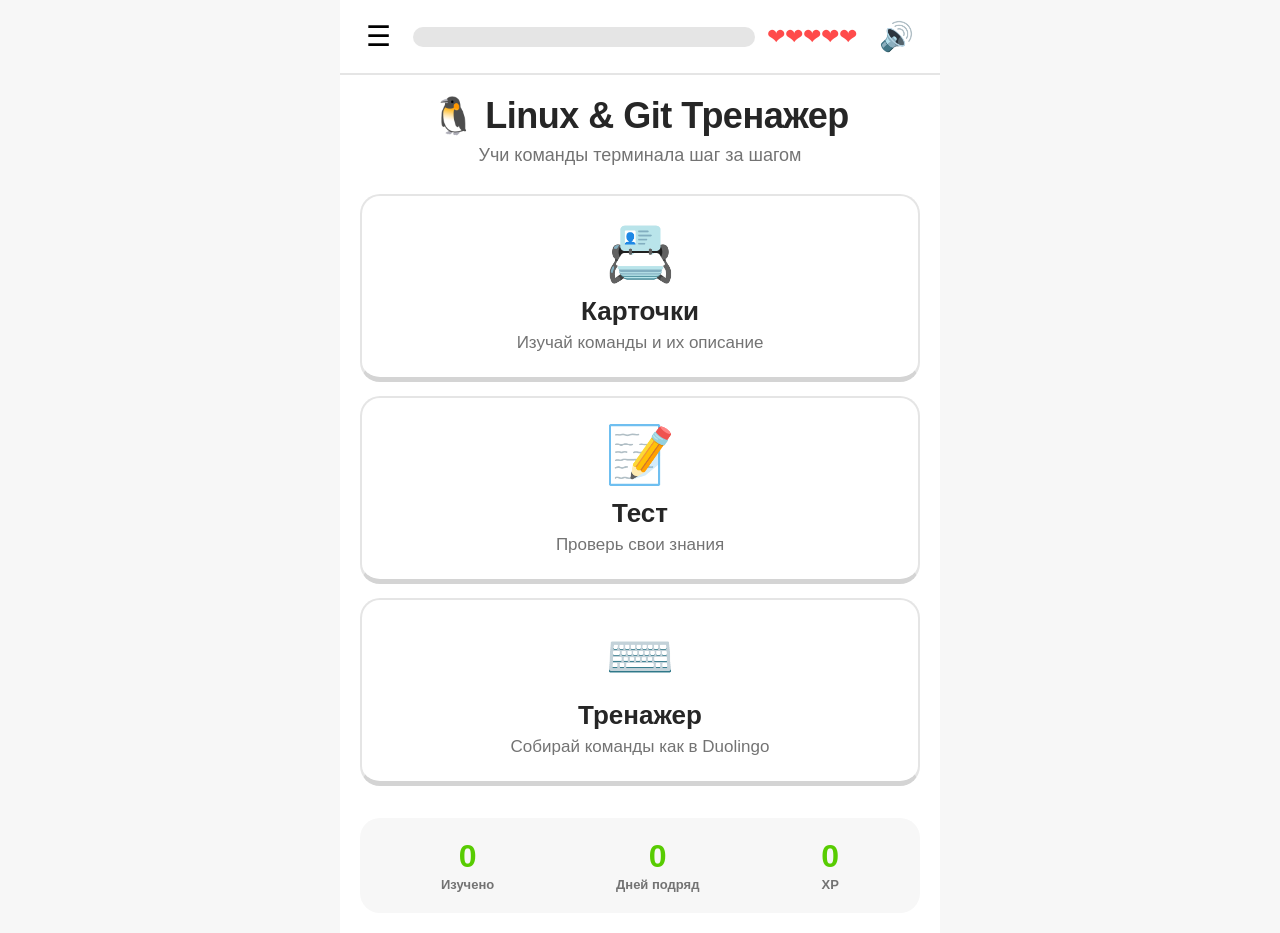
==== index.html @ 8fc7b2e6 "Fix Vercel 404: add root index.html, vercel.json, update README Vercel serves '/' from index.html in" ====
<!DOCTYPE html>
<html lang="ru">
<head>
    <meta charset="UTF-8">
    <meta name="viewport" content="width=device-width, initial-scale=1.0, maximum-scale=1.0, user-scalable=no, viewport-fit=cover">
    <meta name="apple-mobile-web-app-capable" content="yes">
    <meta name="mobile-web-app-capable" content="yes">
    <meta name="theme-color" content="#58cc02">
    <title>Linux & Git Тренажер</title>
    <style>
* {
    margin: 0;
    padding: 0;
    box-sizing: border-box;
    font-family: 'Nunito', -apple-system, BlinkMacSystemFont, 'Segoe UI', Roboto, sans-serif;
    -webkit-tap-highlight-color: transparent;
}

:root {
    --green: #58cc02;
    --green-dark: #58a700;
    --green-light: #d7ffb8;
    --blue: #1cb0f6;
    --blue-dark: #1899d6;
    --red: #ff4b4b;
    --red-dark: #ea2b2b;
    --red-light: #ffdfe0;
    --yellow: #ffc800;
    --orange: #ff9600;
    --gray-100: #f7f7f7;
    --gray-200: #e5e5e5;
    --gray-300: #d4d4d4;
    --gray-400: #a3a3a3;
    --gray-500: #737373;
    --gray-600: #525252;
    --gray-700: #404040;
    --gray-800: #262626;
    --white: #ffffff;
    --shadow: 0 2px 8px rgba(0, 0, 0, 0.1);
    --shadow-lg: 0 8px 24px rgba(0, 0, 0, 0.15);
    
    /* Safe areas for mobile */
    --safe-top: env(safe-area-inset-top, 0px);
    --safe-bottom: env(safe-area-inset-bottom, 0px);
    --safe-left: env(safe-area-inset-left, 0px);
    --safe-right: env(safe-area-inset-right, 0px);
}

html {
    height: -webkit-fill-available;
}

body {
    background-color: var(--gray-100);
    color: var(--gray-800);
    min-height: 100vh;
    min-height: -webkit-fill-available;
    overscroll-behavior: none;
    -webkit-touch-callout: none;
    -webkit-user-select: none;
    user-select: none;
}

#app {
    max-width: 600px;
    margin: 0 auto;
    min-height: 100vh;
    min-height: -webkit-fill-available;
    background: var(--white);
    position: relative;
    padding-bottom: var(--safe-bottom);
}

/* Header */
.header {
    background: var(--white);
    border-bottom: 2px solid var(--gray-200);
    padding: calc(12px + var(--safe-top)) 16px 12px;
    padding-left: calc(16px + var(--safe-left));
    padding-right: calc(16px + var(--safe-right));
    position: sticky;
    top: 0;
    z-index: 100;
}

.header-content {
    display: flex;
    align-items: center;
    gap: 12px;
}

.icon-btn {
    background: none;
    border: none;
    font-size: 28px;
    cursor: pointer;
    padding: 8px 10px;
    border-radius: 12px;
    min-width: 44px;
    min-height: 44px;
    display: flex;
    align-items: center;
    justify-content: center;
    transition: transform 0.1s ease, background 0.1s ease;
}

.icon-btn:active {
    transform: scale(0.9);
}

.icon-btn:hover {
    background: var(--gray-100);
}

.progress-container {
    flex: 1;
}

.progress-bar {
    height: 20px;
    background: var(--gray-200);
    border-radius: 10px;
    overflow: hidden;
}

.progress-fill {
    height: 100%;
    background: var(--green);
    border-radius: 10px;
    transition: width 0.4s cubic-bezier(0.4, 0, 0.2, 1);
    width: 0%;
}

.hearts {
    font-size: 22px;
    color: var(--red);
}

/* Screens */
.screen {
    display: none;
    min-height: calc(100vh - 72px - var(--safe-top) - var(--safe-bottom));
}

.screen.active {
    display: flex;
    flex-direction: column;
}

.container {
    padding: 20px 20px;
    padding-left: calc(20px + var(--safe-left));
    padding-right: calc(20px + var(--safe-right));
    flex: 1;
    display: flex;
    flex-direction: column;
}

/* Main Menu */
.title {
    font-size: clamp(28px, 7vw, 36px);
    font-weight: 900;
    text-align: center;
    margin-bottom: 8px;
    color: var(--gray-800);
    letter-spacing: -0.5px;
}

.subtitle {
    text-align: center;
    color: var(--gray-500);
    font-size: clamp(14px, 4vw, 18px);
    margin-bottom: 28px;
}

.menu-grid {
    display: grid;
    gap: 14px;
    margin-bottom: 32px;
}

.mode-card {
    background: var(--white);
    border: 2px solid var(--gray-200);
    border-bottom: 5px solid var(--gray-300);
    border-radius: 20px;
    padding: 24px 20px;
    cursor: pointer;
    text-align: center;
    transition: all 0.15s ease;
    min-height: 120px;
}

.mode-card:active {
    border-bottom-width: 2px;
    transform: translateY(3px);
    background: var(--gray-50);
}

.mode-icon {
    font-size: clamp(40px, 10vw, 56px);
    margin-bottom: 10px;
}

.mode-card h2 {
    font-size: clamp(20px, 5vw, 26px);
    font-weight: 900;
    margin-bottom: 6px;
    color: var(--gray-800);
}

.mode-card p {
    color: var(--gray-500);
    font-size: clamp(14px, 3.5vw, 17px);
}

/* Stats */
.stats {
    display: flex;
    justify-content: space-around;
    padding: 20px;
    background: var(--gray-100);
    border-radius: 20px;
    margin-top: auto;
}

.stat {
    text-align: center;
}

.stat-value {
    display: block;
    font-size: clamp(24px, 7vw, 32px);
    font-weight: 900;
    color: var(--green);
}

.stat-label {
    font-size: 13px;
    color: var(--gray-500);
    font-weight: 600;
}

/* Back Button */
.back-btn {
    background: none;
    border: none;
    font-size: 17px;
    color: var(--gray-600);
    cursor: pointer;
    padding: 10px 4px;
    margin-bottom: 12px;
    font-weight: 700;
    min-height: 44px;
    display: inline-flex;
    align-items: center;
    align-self: flex-start;
}

.back-btn:active {
    color: var(--gray-800);
}

/* Cards Mode */
.card-counter {
    text-align: center;
    color: var(--gray-500);
    font-weight: 700;
    margin-bottom: 16px;
    font-size: 15px;
}

.flashcard {
    height: clamp(260px, 50vh, 340px);
    perspective: 1000px;
    cursor: pointer;
    margin-bottom: 24px;
}

.flashcard-inner {
    position: relative;
    width: 100%;
    height: 100%;
    transition: transform 0.5s cubic-bezier(0.4, 0, 0.2, 1);
    transform-style: preserve-3d;
}

.flashcard.flipped .flashcard-inner {
    transform: rotateY(180deg);
}

.flashcard-front, .flashcard-back {
    position: absolute;
    width: 100%;
    height: 100%;
    backface-visibility: hidden;
    -webkit-backface-visibility: hidden;
    border-radius: 20px;
    padding: 24px 20px;
    display: flex;
    flex-direction: column;
    align-items: center;
    justify-content: center;
    text-align: center;
    border: 2px solid var(--gray-200);
    border-bottom: 5px solid var(--gray-300);
    background: var(--white);
}

.flashcard-back {
    transform: rotateY(180deg);
    background: var(--green-light);
    border-color: var(--green);
    border-bottom-color: var(--green-dark);
}

.card-category {
    display: inline-block;
    background: var(--blue);
    color: white;
    padding: 6px 14px;
    border-radius: 12px;
    font-size: 12px;
    font-weight: 800;
    text-transform: uppercase;
    letter-spacing: 0.5px;
    margin-bottom: 20px;
}

.card-command {
    font-family: 'Courier New', 'SF Mono', Monaco, monospace;
    font-size: clamp(22px, 5vw, 32px);
    font-weight: bold;
    background: var(--gray-800);
    color: var(--green-light);
    padding: 16px 24px;
    border-radius: 14px;
    margin-bottom: 20px;
    word-break: break-all;
    max-width: 100%;
}

.card-hint {
    color: var(--gray-400);
    font-size: 14px;
    margin-top: auto;
    font-weight: 600;
}

.card-description {
    font-size: clamp(16px, 4vw, 20px);
    line-height: 1.5;
    margin-bottom: 20px;
    color: var(--gray-800);
    font-weight: 600;
}

.card-example {
    font-family: 'Courier New', 'SF Mono', Monaco, monospace;
    background: var(--gray-800);
    color: var(--white);
    padding: 14px 16px;
    border-radius: 10px;
    font-size: clamp(12px, 3.2vw, 15px);
    width: 100%;
    white-space: pre-wrap;
    word-break: break-all;
    text-align: left;
    line-height: 1.6;
}

.card-controls {
    display: flex;
    gap: 12px;
    margin-top: auto;
}

/* Buttons */
.btn-primary {
    background: var(--green);
    color: white;
    border: none;
    border-bottom: 5px solid var(--green-dark);
    border-radius: 16px;
    padding: 16px 24px;
    font-size: 15px;
    font-weight: 800;
    text-transform: uppercase;
    letter-spacing: 0.5px;
    cursor: pointer;
    transition: all 0.15s ease;
    flex: 1;
    min-height: 52px;
}

.btn-primary:active {
    border-bottom-width: 2px;
    transform: translateY(3px);
}

.btn-secondary {
    background: var(--white);
    color: var(--gray-700);
    border: 2px solid var(--gray-200);
    border-bottom: 5px solid var(--gray-300);
    border-radius: 16px;
    padding: 16px 20px;
    font-size: 15px;
    font-weight: 800;
    cursor: pointer;
    transition: all 0.15s ease;
    flex: 1;
    min-height: 52px;
}

.btn-secondary:active {
    border-bottom-width: 2px;
    transform: translateY(3px);
}

.btn-full {
    width: 100%;
}

/* Question Header */
.question-header {
    margin-bottom: 24px;
}

.question-header h2 {
    font-size: clamp(20px, 5vw, 26px);
    font-weight: 800;
    color: var(--gray-800);
    line-height: 1.3;
}

/* Command Preview */
.command-preview {
    background: var(--gray-800);
    color: var(--white);
    padding: 20px 16px;
    border-radius: 16px;
    font-family: 'Courier New', 'SF Mono', Monaco, monospace;
    font-size: clamp(16px, 4vw, 22px);
    margin-bottom: 20px;
    min-height: 90px;
    display: flex;
    align-items: center;
    flex-wrap: wrap;
    gap: 6px;
    line-height: 2;
    align-content: center;
}

.blank {
    display: inline-block;
    min-width: 80px;
    height: 28px;
    border-bottom: 3px dashed var(--white);
    margin: 0 4px;
}

.answer-area {
    min-height: 50px;
    margin-bottom: 20px;
    padding-bottom: 16px;
    border-bottom: 2px solid var(--gray-200);
}

.selected-words {
    display: flex;
    flex-wrap: wrap;
    gap: 8px;
}

.word-chip {
    background: var(--white);
    border: 2px solid var(--gray-300);
    border-bottom: 4px solid var(--gray-400);
    border-radius: 12px;
    padding: 12px 18px;
    font-size: clamp(15px, 4vw, 18px);
    font-family: 'Courier New', 'SF Mono', Monaco, monospace;
    cursor: pointer;
    font-weight: 700;
    transition: all 0.1s ease;
    min-height: 48px;
    display: inline-flex;
    align-items: center;
    justify-content: center;
}

.word-chip:active {
    transform: scale(0.95);
}

.word-chip:hover {
    background: var(--gray-50);
}

.word-chip.correct {
    background: var(--green);
    color: white;
    border-color: var(--green-dark);
    border-bottom-color: #3f8a00;
}

.word-chip.wrong {
    background: var(--red);
    color: white;
    border-color: var(--red-dark);
    border-bottom-color: #c11f1f;
}

.word-chip.used {
    opacity: 0.25;
    pointer-events: none;
}

.options-area {
    margin-bottom: 20px;
    flex: 1;
}

.word-options {
    display: flex;
    flex-wrap: wrap;
    gap: 8px;
    justify-content: center;
    align-content: flex-start;
}

/* Test Options */
.test-options {
    display: flex;
    flex-direction: column;
    gap: 12px;
    margin-bottom: 20px;
    flex: 1;
}

.test-option {
    background: var(--white);
    border: 2px solid var(--gray-200);
    border-bottom: 4px solid var(--gray-300);
    border-radius: 16px;
    padding: 18px 20px;
    font-size: clamp(16px, 4vw, 19px);
    cursor: pointer;
    text-align: left;
    font-family: 'Courier New', 'SF Mono', Monaco, monospace;
    font-weight: 700;
    transition: all 0.1s ease;
    min-height: 56px;
    display: flex;
    align-items: center;
}

.test-option:active {
    transform: scale(0.98);
}

.test-option.selected {
    border-color: var(--blue);
    background: #ddf4ff;
    border-bottom-color: var(--blue-dark);
}

.test-option.correct {
    border-color: var(--green);
    background: var(--green-light);
    border-bottom-color: var(--green-dark);
}

.test-option.wrong {
    border-color: var(--red);
    background: var(--red-light);
    border-bottom-color: var(--red-dark);
}

/* Action Buttons */
.action-buttons {
    display: flex;
    gap: 12px;
    margin-top: auto;
    padding-top: 12px;
    padding-bottom: var(--safe-bottom);
}

.btn-check {
    flex: 1;
    background: var(--gray-200);
    color: var(--gray-400);
    border: none;
    border-bottom: 5px solid var(--gray-300);
    border-radius: 16px;
    padding: 16px 24px;
    font-size: 15px;
    font-weight: 800;
    text-transform: uppercase;
    letter-spacing: 0.5px;
    cursor: not-allowed;
    transition: all 0.15s ease;
    min-height: 56px;
}

.btn-check.active {
    background: var(--green);
    color: white;
    border-bottom-color: var(--green-dark);
    cursor: pointer;
}

.btn-check.active:active {
    border-bottom-width: 2px;
    transform: translateY(3px);
}

.btn-skip {
    background: var(--white);
    color: var(--gray-500);
    border: 2px solid var(--gray-200);
    border-bottom: 4px solid var(--gray-300);
    border-radius: 16px;
    padding: 16px 20px;
    font-size: 14px;
    font-weight: 700;
    cursor: pointer;
    min-height: 56px;
    transition: all 0.15s ease;
}

.btn-skip:active {
    border-bottom-width: 2px;
    transform: translateY(2px);
}

/* Modal */
.modal {
    display: none;
    position: fixed;
    top: 0;
    left: 0;
    width: 100%;
    height: 100%;
    background: rgba(0, 0, 0, 0.5);
    z-index: 1000;
    align-items: flex-end;
    justify-content: center;
}

.modal.active {
    display: flex;
}

.modal-content {
    background: var(--white);
    border-radius: 24px 24px 0 0;
    padding: 32px 24px;
    padding-bottom: calc(32px + var(--safe-bottom));
    width: 100%;
    max-width: 600px;
    text-align: center;
    animation: slideUp 0.4s cubic-bezier(0.34, 1.56, 0.64, 1);
}

@keyframes slideUp {
    from {
        transform: translateY(100%);
    }
    to {
        transform: translateY(0);
    }
}

.modal-content.correct {
    background: var(--green-light);
}

.modal-content.wrong {
    background: var(--red-light);
}

.result-icon {
    font-size: clamp(72px, 20vw, 96px);
    margin-bottom: 12px;
    animation: bounce 0.5s cubic-bezier(0.34, 1.56, 0.64, 1);
}

@keyframes bounce {
    0% { transform: scale(0); }
    60% { transform: scale(1.2); }
    100% { transform: scale(1); }
}

.modal-content h2 {
    font-size: clamp(24px, 7vw, 32px);
    font-weight: 900;
    margin-bottom: 10px;
    color: var(--gray-800);
}

.modal-content p {
    font-size: clamp(15px, 4vw, 18px);
    color: var(--gray-700);
    margin-bottom: 20px;
    line-height: 1.5;
}

.lesson-complete {
    background: var(--white) !important;
    border-radius: 24px 24px 0 0;
}

.complete-stats {
    background: var(--gray-100);
    border-radius: 16px;
    padding: 20px;
    margin-bottom: 24px;
    display: flex;
    justify-content: space-around;
    font-weight: 700;
    font-size: 16px;
}

/* Text token in command preview */
.cmd-text {
    color: var(--white);
    white-space: nowrap;
}

.cmd-blank-slot {
    display: inline-flex;
    align-items: flex-end;
    justify-content: center;
    min-width: 80px;
    height: 40px;
    border-bottom: 3px solid var(--white);
    margin: 0 6px;
    vertical-align: bottom;
    position: relative;
    padding-bottom: 2px;
}

.cmd-blank-slot.has-word {
    border-bottom-color: var(--green);
}

.cmd-blank-slot .word-chip {
    position: absolute;
    bottom: 4px;
    left: 50%;
    transform: translateX(-50%);
    margin: 0;
    font-size: clamp(14px, 3.5vw, 17px);
    padding: 8px 14px;
    min-height: 40px;
    white-space: nowrap;
}

.cmd-blank-slot .word-chip:active {
    transform: translateX(-50%) scale(0.95);
}

/* Медиа-запросы для совсем маленьких экранов */
@media (max-width: 360px) {
    .container {
        padding: 16px 14px;
    }
    
    .header {
        padding: calc(10px + var(--safe-top)) 12px 10px;
    }
    
    .command-preview {
        padding: 16px 12px;
    }
    
    .word-chip {
        padding: 10px 14px;
    }
}

/* Анимация дрожания при ошибке */
@keyframes shake {
    0%, 100% { transform: translateX(0); }
    20% { transform: translateX(-8px); }
    40% { transform: translateX(8px); }
    60% { transform: translateX(-6px); }
    80% { transform: translateX(6px); }
}

.shake {
    animation: shake 0.4s ease;
}

/* Отключение выделения текста для кнопок */
button {
    -webkit-user-select: none;
    user-select: none;
}

</style>
</head>
<body>
    <div id="app">
        <!-- Header -->
        <header class="header">
            <div class="header-content">
                <button id="menuBtn" class="icon-btn">☰</button>
                <div class="progress-container">
                    <div class="progress-bar">
                        <div id="progressFill" class="progress-fill"></div>
                    </div>
                </div>
                <div class="hearts">
                    <span id="hearts">❤❤❤❤❤</span>
                </div>
                <button id="soundBtn" class="icon-btn" onclick="toggleSound()" title="Звук">🔊</button>
            </div>
        </header>

        <!-- Main Menu -->
        <div id="mainMenu" class="screen active">
            <div class="container">
                <h1 class="title">🐧 Linux & Git Тренажер</h1>
                <p class="subtitle">Учи команды терминала шаг за шагом</p>
                
                <div class="menu-grid">
                    <button class="mode-card" onclick="startMode('cards')">
                        <div class="mode-icon">📇</div>
                        <h2>Карточки</h2>
                        <p>Изучай команды и их описание</p>
                    </button>
                    
                    <button class="mode-card" onclick="startMode('test')">
                        <div class="mode-icon">📝</div>
                        <h2>Тест</h2>
                        <p>Проверь свои знания</p>
                    </button>
                    
                    <button class="mode-card" onclick="startMode('trainer')">
                        <div class="mode-icon">⌨️</div>
                        <h2>Тренажер</h2>
                        <p>Собирай команды как в Duolingo</p>
                    </button>
                </div>

                <div class="stats">
                    <div class="stat">
                        <span class="stat-value" id="totalLearned">0</span>
                        <span class="stat-label">Изучено</span>
                    </div>
                    <div class="stat">
                        <span class="stat-value" id="streak">0</span>
                        <span class="stat-label">Дней подряд</span>
                    </div>
                    <div class="stat">
                        <span class="stat-value" id="xp">0</span>
                        <span class="stat-label">XP</span>
                    </div>
                </div>
            </div>
        </div>

        <!-- Cards Mode -->
        <div id="cardsScreen" class="screen">
            <div class="container">
                <button class="back-btn" onclick="goHome()">← Назад</button>
                
                <div class="card-counter">
                    <span id="cardCurrent">1</span> / <span id="cardTotal">0</span>
                </div>

                <div id="flashcard" class="flashcard" onclick="flipCard()">
                    <div class="flashcard-inner">
                        <div class="flashcard-front">
                            <div class="card-category" id="cardCategory"></div>
                            <div class="card-command" id="cardCommand"></div>
                            <div class="card-hint">Нажми, чтобы увидеть ответ</div>
                        </div>
                        <div class="flashcard-back">
                            <div class="card-description" id="cardDescription"></div>
                            <div class="card-example" id="cardExample"></div>
                        </div>
                    </div>
                </div>

                <div class="card-controls">
                    <button class="btn-secondary" onclick="prevCard()">← Предыдущая</button>
                    <button class="btn-primary" onclick="nextCard()">Знаю →</button>
                </div>
            </div>
        </div>

        <!-- Trainer Mode (Duolingo-style) -->
        <div id="trainerScreen" class="screen">
            <div class="container">
                <button class="back-btn" onclick="goHome()">← Назад</button>
                
                <div class="question-header">
                    <h2 id="trainerQuestion">Заполните пропуск в команде:</h2>
                </div>

                <div id="commandPreview" class="command-preview">
                    <!-- Command with blanks will be inserted here -->
                </div>

                <div class="answer-area">
                    <div id="selectedWords" class="selected-words">
                        <!-- Selected words appear here -->
                    </div>
                </div>

                <div class="options-area">
                    <div id="wordOptions" class="word-options">
                        <!-- Word options appear here -->
                    </div>
                </div>

                <div class="action-buttons">
                    <button class="btn-skip" onclick="skipQuestion()">Пропустить</button>
                    <button id="checkBtn" class="btn-check" onclick="checkAnswer()" disabled>Проверить</button>
                </div>
            </div>
        </div>

        <!-- Test Mode -->
        <div id="testScreen" class="screen">
            <div class="container">
                <button class="back-btn" onclick="goHome()">← Назад</button>
                
                <div class="question-header">
                    <h2 id="testQuestion"></h2>
                </div>

                <div id="testOptions" class="test-options">
                    <!-- Test options appear here -->
                </div>

                <div class="action-buttons">
                    <button class="btn-skip" onclick="skipTestQuestion()">Пропустить</button>
                    <button id="testCheckBtn" class="btn-check" onclick="checkTestAnswer()" disabled>Проверить</button>
                </div>
            </div>
        </div>

        <!-- Result Modal -->
        <div id="resultModal" class="modal">
            <div class="modal-content correct" id="resultContent">
                <div class="result-icon" id="resultIcon">🎉</div>
                <h2 id="resultTitle">Отлично!</h2>
                <p id="resultMessage"></p>
                <button class="btn-primary btn-full" onclick="nextQuestion()">Продолжить</button>
            </div>
        </div>

        <!-- Lesson Complete Modal -->
        <div id="completeModal" class="modal">
            <div class="modal-content lesson-complete">
                <div class="result-icon">🏆</div>
                <h2>Урок завершен!</h2>
                <p>Ты заработал <strong id="earnedXP">0</strong> XP</p>
                <div class="complete-stats">
                    <div>Правильных: <span id="correctCount">0</span></div>
                    <div>Ошибок: <span id="wrongCount">0</span></div>
                </div>
                <button class="btn-primary btn-full" onclick="goHome()">На главную</button>
            </div>
        </div>
    </div>

    <script>
// Данные для тренажера: команды Linux и Git
const COMMANDS = {
    linux: [
        {
            command: 'ls',
            description: 'Показать содержимое текущей директории (список файлов и папок)',
            example: 'ls -la  # подробный список со скрытыми файлами',
            category: 'Навигация'
        },
        {
            command: 'cd',
            description: 'Сменить текущую директорию (перейти в другую папку)',
            example: 'cd Documents  # перейти в папку Documents\ncd ..         # подняться на уровень выше\ncd ~          # перейти в домашнюю директорию',
            category: 'Навигация'
        },
        {
            command: 'pwd',
            description: 'Показать полный путь текущей рабочей директории',
            example: 'pwd  # вывод: /home/user/Documents',
            category: 'Навигация'
        },
        {
            command: 'mkdir',
            description: 'Создать новую директорию (папку)',
            example: 'mkdir projects  # создать папку projects\nmkdir -p a/b/c  # создать вложенные папки',
            category: 'Файлы'
        },
        {
            command: 'touch',
            description: 'Создать новый пустой файл или обновить время существующего',
            example: 'touch index.html  # создать файл index.html',
            category: 'Файлы'
        },
        {
            command: 'cp',
            description: 'Копировать файлы или директории',
            example: 'cp file.txt backup.txt  # копировать файл\ncp -r folder/ backup/  # копировать папку',
            category: 'Файлы'
        },
        {
            command: 'mv',
            description: 'Переместить или переименовать файлы и директории',
            example: 'mv old.txt new.txt  # переименовать\nmv file.txt ../  # переместить',
            category: 'Файлы'
        },
        {
            command: 'rm',
            description: 'Удалить файлы или директории',
            example: 'rm file.txt      # удалить файл\nrm -rf folder/   # удалить папку и всё содержимое',
            category: 'Файлы'
        },
        {
            command: 'cat',
            description: 'Вывести содержимое файла в терминал',
            example: 'cat README.md',
            category: 'Просмотр'
        },
        {
            command: 'grep',
            description: 'Искать текст в файлах или выводе команд',
            example: 'grep "error" log.txt  # найти строки с "error"',
            category: 'Поиск'
        },
        {
            command: 'sudo',
            description: 'Выполнить команду с правами суперпользователя (администратора)',
            example: 'sudo apt update  # обновить пакеты',
            category: 'Права'
        },
        {
            command: 'chmod',
            description: 'Изменить права доступа к файлу или директории',
            example: 'chmod +x script.sh  # сделать файл исполняемым',
            category: 'Права'
        }
    ],
    git: [
        {
            command: 'git init',
            description: 'Инициализировать новый Git-репозиторий в текущей папке',
            example: 'git init',
            category: 'Основы Git'
        },
        {
            command: 'git clone',
            description: 'Клонировать (скопировать) существующий репозиторий с сервера',
            example: 'git clone https://github.com/user/repo.git',
            category: 'Основы Git'
        },
        {
            command: 'git status',
            description: 'Показать текущее состояние репозитория: измененные файлы, что подготовлено к коммиту',
            example: 'git status',
            category: 'Основы Git'
        },
        {
            command: 'git add',
            description: 'Добавить файлы в индекс (подготовить к коммиту)',
            example: 'git add file.txt  # добавить конкретный файл\ngit add .          # добавить все измененные файлы',
            category: 'Основы Git'
        },
        {
            command: 'git commit',
            description: 'Создать коммит: сохранить подготовленные изменения в истории репозитория',
            example: 'git commit -m "Добавлена главная страница"',
            category: 'Основы Git'
        },
        {
            command: 'git push',
            description: 'Отправить локальные коммиты на удаленный репозиторий (сервер)',
            example: 'git push origin main\ngit push  # короткая форма',
            category: 'Удаленный репозиторий'
        },
        {
            command: 'git pull',
            description: 'Загрузить изменения с удаленного репозитория и слить с локальной версией',
            example: 'git pull origin main',
            category: 'Удаленный репозиторий'
        },
        {
            command: 'git branch',
            description: 'Создать, посмотреть или удалить ветки',
            example: 'git branch feature-login  # создать ветку\ngit branch                 # показать ветки',
            category: 'Ветки'
        },
        {
            command: 'git checkout',
            description: 'Переключиться на другую ветку или восстановить файлы',
            example: 'git checkout main\ngit checkout -b new-feature  # создать и переключиться',
            category: 'Ветки'
        },
        {
            command: 'git merge',
            description: 'Слить изменения из одной ветки в текущую',
            example: 'git merge feature-login',
            category: 'Ветки'
        },
        {
            command: 'git log',
            description: 'Показать историю коммитов',
            example: 'git log\ngit log --oneline  # краткий вид',
            category: 'История'
        },
        {
            command: 'git diff',
            description: 'Показать различия между версиями файлов (что было изменено)',
            example: 'git diff\ngit diff --staged  # что подготовлено к коммиту',
            category: 'История'
        }
    ]
};

// Объединяем все команды в один массив
const ALL_COMMANDS = [...COMMANDS.linux, ...COMMANDS.git];

// Вопросы для тренажера (Duolingo-style - заполни пропуск)
const TRAINER_QUESTIONS = [
    ...COMMANDS.linux.slice(0, 8).map(cmd => ({
        ...cmd,
        type: 'linux',
        question: 'Какая команда используется для этого?',
        parts: null
    })),
    ...COMMANDS.git.slice(0, 10).map(cmd => ({
        ...cmd,
        type: 'git',
        question: 'Какая команда Git используется для этого?',
        parts: null
    })),
    // Сценарии использования
    {
        question: 'Ты хочешь посмотреть, какие файлы лежат в текущей папке',
        fullCommand: 'ls -la',
        blanks: [0],
        options: ['ls', 'cd', 'dir', 'list', 'cat'],
        description: 'ls показывает содержимое директории'
    },
    {
        question: 'Перейди в папку Documents',
        fullCommand: 'cd Documents',
        blanks: [0],
        options: ['cd', 'mv', 'go', 'chdir', 'open'],
        description: 'cd (change directory) меняет текущую папку'
    },
    {
        question: 'Узнай, в какой папке ты сейчас находишься',
        fullCommand: 'pwd',
        blanks: [0],
        options: ['pwd', 'whoami', 'ls', 'dir', 'where'],
        description: 'pwd (print working directory) показывает текущий путь'
    },
    {
        question: 'Создай новую папку с именем проекта',
        fullCommand: 'mkdir my-project',
        blanks: [0],
        options: ['mkdir', 'mkfile', 'touch', 'newdir', 'create'],
        description: 'mkdir (make directory) создаёт новую папку'
    },
    {
        question: 'Инициализируй новый Git репозиторий',
        fullCommand: 'git init',
        blanks: [1],
        options: ['start', 'init', 'create', 'new', 'begin'],
        description: 'git init создаёт новый репозиторий'
    },
    {
        question: 'Проверь статус файлов в репозитории',
        fullCommand: 'git status',
        blanks: [1],
        options: ['status', 'check', 'info', 'stat', 'list'],
        description: 'git status показывает состояние рабочей копии'
    },
    {
        question: 'Подготовь все файлы к коммиту',
        fullCommand: 'git add .',
        blanks: [1],
        options: ['add', 'push', 'put', 'commit', 'stage'],
        description: 'git add добавляет файлы в индекс'
    },
    {
        question: 'Создай коммит с сообщением "Исправлен баг"',
        fullCommand: 'git commit -m "Исправлен баг"',
        blanks: [1],
        options: ['commit', 'save', 'push', 'create', 'snap'],
        description: 'git commit сохраняет изменения в истории'
    },
    {
        question: 'Отправь коммиты на сервер GitHub',
        fullCommand: 'git push origin main',
        blanks: [1],
        options: ['push', 'send', 'upload', 'pull', 'put'],
        description: 'git push отправляет изменения на удалённый репозиторий'
    },
    {
        question: 'Получи последние изменения с сервера',
        fullCommand: 'git pull origin main',
        blanks: [1],
        options: ['pull', 'fetch', 'download', 'get', 'load'],
        description: 'git pull скачивает и интегрирует изменения с сервера'
    },
    {
        question: 'Создай новую ветку для фичи',
        fullCommand: 'git checkout -b feature-auth',
        blanks: [1],
        options: ['checkout', 'branch', 'switch', 'create', 'new'],
        description: 'git checkout -b создаёт и сразу переключается на новую ветку'
    },
    {
        question: 'Посмотри историю всех коммитов',
        fullCommand: 'git log --oneline',
        blanks: [1],
        options: ['log', 'history', 'list', 'show', 'commits'],
        description: 'git log показывает историю коммитов'
    },
    {
        question: 'Клонируй репозиторий с GitHub',
        fullCommand: 'git clone https://github.com/user/repo.git',
        blanks: [1],
        options: ['clone', 'copy', 'download', 'get', 'fork'],
        description: 'git clone создаёт локальную копию удалённого репозитория'
    },
    {
        question: 'Создай новый пустой файл readme.txt',
        fullCommand: 'touch readme.txt',
        blanks: [0],
        options: ['touch', 'new', 'create', 'make', 'cat'],
        description: 'touch создаёт пустой файл или обновляет время существующего'
    },
    {
        question: 'Посмотри содержимое файла README.md',
        fullCommand: 'cat README.md',
        blanks: [0],
        options: ['cat', 'view', 'show', 'read', 'open'],
        description: 'cat выводит содержимое файла в терминал'
    }
];

// Вопросы для теста
const TEST_QUESTIONS = [
    {
        question: 'Какая команда показывает содержимое текущей директории?',
        options: ['ls', 'cd', 'pwd', 'dir'],
        correct: 0,
        explanation: 'ls = list - показывает список файлов и папок'
    },
    {
        question: 'Как перейти в родительскую директорию (на уровень выше)?',
        options: ['cd /', 'cd ..', 'cd ~', 'cd -'],
        correct: 1,
        explanation: '.. означает родительскую директорию'
    },
    {
        question: 'Какая команда инициализирует Git репозиторий?',
        options: ['git start', 'git new', 'git init', 'git create'],
        correct: 2,
        explanation: 'git init создаёт новый Git репозиторий в папке'
    },
    {
        question: 'Как добавить ВСЕ измененные файлы в индекс?',
        options: ['git add --all', 'git add *', 'git add .', 'Все варианты'],
        correct: 3,
        explanation: 'Все эти команды работают, но git add . — самый распространенный'
    },
    {
        question: 'Что делает git commit -m "сообщение"?',
        options: ['Отправляет на сервер', 'Сохраняет изменения в истории', 'Скачивает обновления', 'Показывает статус'],
        correct: 1,
        explanation: 'commit создаёт снимок состояния проекта с сообщением'
    },
    {
        question: 'Какая команда отправляет коммиты на удаленный репозиторий?',
        options: ['git send', 'git upload', 'git push', 'git put'],
        correct: 2,
        explanation: 'git push отправляет твои коммиты на сервер (например GitHub)'
    },
    {
        question: 'Что делает команда pwd?',
        options: ['Меняет пароль', 'Показывает текущую директорию', 'Печатает файл', 'Ищет файлы'],
        correct: 1,
        explanation: 'pwd = print working directory — показывает где ты сейчас'
    },
    {
        question: 'Как создать новую директорию "projects"?',
        options: ['new projects', 'dir projects', 'mkdir projects', 'touch projects'],
        correct: 2,
        explanation: 'mkdir = make directory — создаёт новую папку'
    },
    {
        question: 'Какая команда создаёт пустой файл?',
        options: ['mkfile', 'touch', 'new', 'create'],
        correct: 1,
        explanation: 'touch создаёт пустой файл или обновляет время существующего'
    },
    {
        question: 'Что делает git pull?',
        options: ['Тянет изменения с сервера', 'Отправляет изменения', 'Удаляет файлы', 'Создает ветку'],
        correct: 0,
        explanation: 'git pull скачивает изменения с сервера и сливает их с твоей версией'
    },
    {
        question: 'Как посмотреть историю коммитов?',
        options: ['git history', 'git log', 'git commits', 'git show'],
        correct: 1,
        explanation: 'git log показывает список всех коммитов'
    },
    {
        question: 'Какая команда переключает ветки?',
        options: ['git switch', 'git checkout', 'Обе команды', 'git branch'],
        correct: 2,
        explanation: 'И git checkout, и git switch работают для переключения веток'
    },
    {
        question: 'Что делает команда rm -rf folder/?',
        options: ['Копирует папку', 'Перемещает папку', 'Удаляет папку и все её содержимое', 'Переименовывает папку'],
        correct: 2,
        explanation: 'rm удаляет, -r рекурсивно, -f принудительно — БУДЬ ОСТОРОЖЕН!'
    },
    {
        question: 'Как клонировать репозиторий?',
        options: ['git copy <url>', 'git clone <url>', 'git get <url>', 'git download <url>'],
        correct: 1,
        explanation: 'git clone создаёт локальную копию удалённого репозитория'
    },
    {
        question: 'Что показывает команда git status?',
        options: ['Историю коммитов', 'Список веток', 'Состояние файлов в репозитории', 'Список удаленных репозиториев'],
        correct: 2,
        explanation: 'git status показывает какие файлы изменены, добавлены или готовы к коммиту'
    }
];

// Звуковое сопровождение как в Duolingo через Web Audio API
let audioCtx = null;
let soundEnabled = localStorage.getItem('linuxTrainerSound') !== 'off';

function initAudio() {
    if (!audioCtx) {
        audioCtx = new (window.AudioContext || window.webkitAudioContext)();
    }
    if (audioCtx.state === 'suspended') {
        audioCtx.resume();
    }
}

function toggleSound() {
    soundEnabled = !soundEnabled;
    localStorage.setItem('linuxTrainerSound', soundEnabled ? 'on' : 'off');
    
    const btn = document.getElementById('soundBtn');
    btn.textContent = soundEnabled ? '🔊' : '🔇';
    
    if (soundEnabled) {
        initAudio();
        playClick();
    }
}

// Инициализируем кнопку звука после загрузки
document.addEventListener('DOMContentLoaded', () => {
    const btn = document.getElementById('soundBtn');
    btn.textContent = soundEnabled ? '🔊' : '🔇';
});

// Вспомогательная функция для воспроизведения тона
function playTone(frequency, startTime, duration, volume = 0.3, type = 'sine', attack = 0.01, release = 0.1) {
    if (!soundEnabled || !audioCtx) return;
    
    const oscillator = audioCtx.createOscillator();
    const gainNode = audioCtx.createGain();
    
    oscillator.connect(gainNode);
    gainNode.connect(audioCtx.destination);
    
    oscillator.type = type;
    oscillator.frequency.setValueAtTime(frequency, startTime);
    
    gainNode.gain.setValueAtTime(0, startTime);
    gainNode.gain.linearRampToValueAtTime(volume, startTime + attack);
    gainNode.gain.exponentialRampToValueAtTime(0.001, startTime + duration + release);
    
    oscillator.start(startTime);
    oscillator.stop(startTime + duration + release);
}

// Короткий звук нажатия на кнопку/слово
function playClick() {
    if (!soundEnabled) return;
    initAudio();
    
    const now = audioCtx.currentTime;
    playTone(800, now, 0.05, 0.15, 'sine', 0.005, 0.05);
}

// Звук выбора слова/опции
function playSelect() {
    if (!soundEnabled) return;
    initAudio();
    
    const now = audioCtx.currentTime;
    playTone(600, now, 0.06, 0.12, 'triangle', 0.005, 0.06);
}

// Звук правильного ответа (как в Duolingo - восходящий аккорд)
function playCorrect() {
    if (!soundEnabled) return;
    initAudio();
    
    const now = audioCtx.currentTime;
    
    // Ноты: C5, E5, G5, C6 — мажорное трезвучие с октавой
    setTimeout(() => playTone(523.25, now, 0.15, 0.25, 'triangle', 0.02, 0.15), 0);
    setTimeout(() => playTone(659.25, now + 0.1, 0.15, 0.25, 'triangle', 0.02, 0.15), 100);
    setTimeout(() => playTone(783.99, now + 0.2, 0.15, 0.25, 'triangle', 0.02, 0.15), 200);
    setTimeout(() => playTone(1046.50, now + 0.3, 0.3, 0.25, 'triangle', 0.02, 0.3), 300);
}

// Звук неправильного ответа (нисходящий)
function playWrong() {
    if (!soundEnabled) return;
    initAudio();
    
    const now = audioCtx.currentTime;
    
    // Нисходящие ноты
    playTone(300, now, 0.2, 0.25, 'sawtooth', 0.02, 0.2);
    setTimeout(() => playTone(200, now + 0.15, 0.3, 0.22, 'sawtooth', 0.02, 0.3), 150);
}

// Звук пропуска вопроса
function playSkip() {
    if (!soundEnabled) return;
    initAudio();
    
    const now = audioCtx.currentTime;
    playTone(350, now, 0.15, 0.18, 'triangle', 0.02, 0.15);
}

// Звук потери сердечка
function playHeartLost() {
    if (!soundEnabled) return;
    initAudio();
    
    const now = audioCtx.currentTime;
    playTone(400, now, 0.1, 0.2, 'square', 0.01, 0.1);
    setTimeout(() => playTone(300, now + 0.08, 0.2, 0.18, 'square', 0.01, 0.15), 80);
}

// Звук завершения урока (фанфары)
function playLessonComplete() {
    if (!soundEnabled) return;
    initAudio();
    
    const now = audioCtx.currentTime;
    
    // Победная мелодия
    const melody = [
        { note: 523.25, delay: 0, dur: 0.15 },    // C5
        { note: 659.25, delay: 0.15, dur: 0.15 }, // E5
        { note: 783.99, delay: 0.3, dur: 0.15 },  // G5
        { note: 1046.50, delay: 0.45, dur: 0.4 }  // C6
    ];
    
    melody.forEach(m => {
        playTone(m.note, now + m.delay, m.dur, 0.3, 'triangle', 0.03, 0.2);
    });
}

// Звук перелистывания карточки
function playFlip() {
    if (!soundEnabled) return;
    initAudio();
    
    const now = audioCtx.currentTime;
    playTone(500, now, 0.08, 0.1, 'sine', 0.01, 0.08);
    setTimeout(() => playTone(700, now + 0.06, 0.08, 0.08, 'sine', 0.01, 0.08), 60);
}

// Состояние приложения
let state = {
    currentMode: null,
    hearts: 5,
    xp: parseInt(localStorage.getItem('linuxTrainerXP') || '0'),
    streak: parseInt(localStorage.getItem('linuxTrainerStreak') || '0'),
    totalLearned: parseInt(localStorage.getItem('linuxTrainerLearned') || '0'),
    
    // Cards mode
    currentCard: 0,
    isFlipped: false,
    
    // Trainer mode
    currentTrainerQuestion: 0,
    trainerQuestions: [],
    selectedBlank: 0,
    blanksState: [],
    usedOptions: [],
    
    // Test mode
    currentTestQuestion: 0,
    testQuestions: [],
    selectedTestOption: null,
    
    // Session stats
    sessionCorrect: 0,
    sessionWrong: 0,
    sessionXP: 0,
    questionsPerLesson: 10
};

// DOM Elements
const screens = ['mainMenu', 'cardsScreen', 'trainerScreen', 'testScreen'];

// Показать экран
function showScreen(screenId) {
    screens.forEach(id => {
        document.getElementById(id).classList.remove('active');
    });
    document.getElementById(screenId).classList.add('active');
    // Скролл наверх
    window.scrollTo(0, 0);
}

// Обновить статистику в меню
function updateStats() {
    document.getElementById('totalLearned').textContent = state.totalLearned;
    document.getElementById('streak').textContent = state.streak;
    document.getElementById('xp').textContent = state.xp;
}

// Обновить сердца с анимацией
function updateHearts() {
    document.getElementById('hearts').textContent = '❤'.repeat(state.hearts) + '🖤'.repeat(5 - state.hearts);
}

// Обновить прогресс бар
function updateProgress(current, total) {
    const percent = Math.min((current / total) * 100, 100);
    document.getElementById('progressFill').style.width = percent + '%';
}

// На главную
function goHome() {
    playClick();
    showScreen('mainMenu');
    state.currentMode = null;
    updateProgress(0, 1);
    updateStats();
    document.getElementById('resultModal').classList.remove('active');
    document.getElementById('completeModal').classList.remove('active');
}

// Перемешать массив
function shuffleArray(array) {
    const shuffled = [...array];
    for (let i = shuffled.length - 1; i > 0; i--) {
        const j = Math.floor(Math.random() * (i + 1));
        [shuffled[i], shuffled[j]] = [shuffled[j], shuffled[i]];
    }
    return shuffled;
}

// Запустить режим
function startMode(mode) {
    playClick();
    state.currentMode = mode;
    state.hearts = 5;
    state.sessionCorrect = 0;
    state.sessionWrong = 0;
    state.sessionXP = 0;
    updateHearts();
    
    if (mode === 'cards') {
        state.currentCard = 0;
        state.isFlipped = false;
        document.getElementById('cardTotal').textContent = ALL_COMMANDS.length;
        showCard();
        showScreen('cardsScreen');
        updateProgress(1, ALL_COMMANDS.length);
    } else if (mode === 'trainer') {
        state.trainerQuestions = shuffleArray(TRAINER_QUESTIONS).slice(0, state.questionsPerLesson);
        state.currentTrainerQuestion = 0;
        showTrainerQuestion();
        showScreen('trainerScreen');
        updateProgress(0, state.questionsPerLesson);
    } else if (mode === 'test') {
        state.testQuestions = shuffleArray(TEST_QUESTIONS).slice(0, state.questionsPerLesson);
        state.currentTestQuestion = 0;
        state.selectedTestOption = null;
        showTestQuestion();
        showScreen('testScreen');
        updateProgress(0, state.questionsPerLesson);
    }
}

// ========== CARDS MODE ==========
function showCard() {
    const card = ALL_COMMANDS[state.currentCard];
    document.getElementById('cardCategory').textContent = card.category;
    document.getElementById('cardCommand').textContent = card.command;
    document.getElementById('cardDescription').textContent = card.description;
    document.getElementById('cardExample').textContent = card.example;
    
    document.getElementById('cardCurrent').textContent = state.currentCard + 1;
    
    const flashcard = document.getElementById('flashcard');
    flashcard.classList.remove('flipped');
    state.isFlipped = false;
}

function flipCard() {
    playFlip();
    const flashcard = document.getElementById('flashcard');
    flashcard.classList.toggle('flipped');
    state.isFlipped = !state.isFlipped;
}

function nextCard() {
    playClick();
    state.totalLearned++;
    localStorage.setItem('linuxTrainerLearned', state.totalLearned.toString());
    state.sessionXP += 2;
    state.xp += 2;
    localStorage.setItem('linuxTrainerXP', state.xp.toString());
    
    if (state.currentCard < ALL_COMMANDS.length - 1) {
        state.currentCard++;
        showCard();
        updateProgress(state.currentCard + 1, ALL_COMMANDS.length);
    } else {
        showLessonComplete();
    }
}

function prevCard() {
    playClick();
    if (state.currentCard > 0) {
        state.currentCard--;
        showCard();
        updateProgress(state.currentCard + 1, ALL_COMMANDS.length);
    }
}

// ========== TRAINER MODE (Duolingo-style) ==========
function showTrainerQuestion() {
    state.blanksState = [];
    state.usedOptions = [];
    document.getElementById('checkBtn').classList.remove('active');
    document.getElementById('checkBtn').disabled = true;
    
    const q = state.trainerQuestions[state.currentTrainerQuestion];
    document.getElementById('trainerQuestion').textContent = q.question || 'Соберите команду:';
    
    let commandParts;
    
    if (q.command && !q.fullCommand) {
        const cmdParts = q.command.split(' ');
        const blankIndex = q.type === 'git' ? 1 : 0;
        
        commandParts = cmdParts.map((word, i) => {
            if (i === blankIndex) {
                state.blanksState.push(null);
                return { type: 'blank', index: 0 };
            }
            return { type: 'text', word: word };
        });
        
        const correctWord = cmdParts[blankIndex];
        const otherOptions = [];
        const allWords = ALL_COMMANDS.flatMap(c => c.command.split(' '));
        while (otherOptions.length < 4) {
            const w = allWords[Math.floor(Math.random() * allWords.length)];
            if (w !== correctWord && !otherOptions.includes(w) && w !== 'git') {
                otherOptions.push(w);
            }
        }
        q.fullCommand = q.command;
        q.options = shuffleArray([correctWord, ...otherOptions]);
        q.correctAnswer = correctWord;
        q.blanks = [blankIndex];
    } else {
        const cmdWords = q.fullCommand.split(' ');
        commandParts = cmdWords.map((word, i) => {
            if (q.blanks && q.blanks.includes(i)) {
                state.blanksState.push(null);
                return { type: 'blank', index: state.blanksState.length - 1 };
            }
            return { type: 'text', word: word };
        });
        q.correctAnswer = q.fullCommand.split(' ').filter((w, i) => q.blanks.includes(i));
    }
    
    const preview = document.getElementById('commandPreview');
    preview.innerHTML = '';
    commandParts.forEach(part => {
        if (part.type === 'text') {
            const span = document.createElement('span');
            span.className = 'cmd-text';
            span.textContent = part.word;
            preview.appendChild(span);
        } else {
            const blank = document.createElement('div');
            blank.className = 'cmd-blank-slot';
            blank.id = `blank-slot-${part.index}`;
            blank.onclick = () => removeWordFromBlank(part.index);
            preview.appendChild(blank);
        }
        preview.appendChild(document.createTextNode(' '));
    });
    
    document.getElementById('selectedWords').innerHTML = '';
    
    const optionsContainer = document.getElementById('wordOptions');
    optionsContainer.innerHTML = '';
    const shuffledOptions = shuffleArray(q.options);
    shuffledOptions.forEach((word, i) => {
        const btn = document.createElement('button');
        btn.className = 'word-chip';
        btn.textContent = word;
        btn.dataset.word = word;
        btn.onclick = () => selectWord(word, btn);
        optionsContainer.appendChild(btn);
    });
}

function selectWord(word, btnElement) {
    const emptyBlankIndex = state.blanksState.findIndex(b => b === null);
    if (emptyBlankIndex === -1) return;
    
    playSelect();
    
    state.blanksState[emptyBlankIndex] = word;
    btnElement.classList.add('used');
    
    const slot = document.getElementById(`blank-slot-${emptyBlankIndex}`);
    slot.classList.add('has-word');
    slot.innerHTML = '';
    const chip = document.createElement('span');
    chip.className = 'word-chip';
    chip.textContent = word;
    slot.appendChild(chip);
    
    if (state.blanksState.every(b => b !== null)) {
        document.getElementById('checkBtn').classList.add('active');
        document.getElementById('checkBtn').disabled = false;
    }
}

function removeWordFromBlank(blankIndex) {
    const word = state.blanksState[blankIndex];
    if (word === null) return;
    
    playClick();
    
    state.blanksState[blankIndex] = null;
    
    const slot = document.getElementById(`blank-slot-${blankIndex}`);
    slot.classList.remove('has-word');
    slot.innerHTML = '';
    
    const options = document.querySelectorAll('.word-options .word-chip');
    options.forEach(btn => {
        if (btn.dataset.word === word && btn.classList.contains('used')) {
            btn.classList.remove('used');
        }
    });
    
    document.getElementById('checkBtn').classList.remove('active');
    document.getElementById('checkBtn').disabled = true;
}

function checkAnswer() {
    playClick();
    
    const q = state.trainerQuestions[state.currentTrainerQuestion];
    const correctWords = q.fullCommand.split(' ').filter((w, i) => q.blanks.includes(i));
    
    let isCorrect = true;
    for (let i = 0; i < correctWords.length; i++) {
        if (state.blanksState[i] !== correctWords[i]) {
            isCorrect = false;
            break;
        }
    }
    
    if (isCorrect) {
        state.sessionCorrect++;
        state.sessionXP += 10;
        playCorrect();
        showResult(true, 'Правильно! 👏', q.description || 'Отличная работа!');
    } else {
        state.sessionWrong++;
        state.hearts--;
        updateHearts();
        playWrong();
        playHeartLost();
        
        // Добавляем тряску
        const preview = document.getElementById('commandPreview');
        preview.classList.add('shake');
        setTimeout(() => preview.classList.remove('shake'), 500);
        
        const correctCommand = q.fullCommand;
        const msg = `Правильная команда: <strong style="font-family: monospace; font-size: 0.9em">${correctCommand}</strong><br><br>${q.description || ''}`;
        
        if (state.hearts <= 0) {
            setTimeout(() => showLessonComplete(), 2200);
        }
        
        showResult(false, 'Неправильно 😔', msg);
    }
}

function skipQuestion() {
    playSkip();
    state.hearts--;
    updateHearts();
    playHeartLost();
    const q = state.trainerQuestions[state.currentTrainerQuestion];
    const msg = `Команда: <strong style="font-family: monospace; font-size: 0.9em">${q.fullCommand}</strong><br><br>${q.description || ''}`;
    state.sessionWrong++;
    
    if (state.hearts <= 0) {
        showResult(false, 'Пропуск', msg);
        setTimeout(() => showLessonComplete(), 2200);
    } else {
        showResult(false, 'Пропущено', msg);
    }
}

// ========== TEST MODE ==========
function showTestQuestion() {
    state.selectedTestOption = null;
    document.getElementById('testCheckBtn').classList.remove('active');
    document.getElementById('testCheckBtn').disabled = true;
    
    const q = state.testQuestions[state.currentTestQuestion];
    document.getElementById('testQuestion').textContent = q.question;
    
    const optionsContainer = document.getElementById('testOptions');
    optionsContainer.innerHTML = '';
    
    q.options.forEach((option, i) => {
        const btn = document.createElement('button');
        btn.className = 'test-option';
        btn.textContent = option;
        btn.onclick = () => selectTestOption(i, btn);
        optionsContainer.appendChild(btn);
    });
}

function selectTestOption(index, btnElement) {
    playSelect();
    state.selectedTestOption = index;
    
    document.querySelectorAll('.test-option').forEach(btn => {
        btn.classList.remove('selected');
    });
    btnElement.classList.add('selected');
    
    document.getElementById('testCheckBtn').classList.add('active');
    document.getElementById('testCheckBtn').disabled = false;
}

function checkTestAnswer() {
    playClick();
    const q = state.testQuestions[state.currentTestQuestion];
    const isCorrect = state.selectedTestOption === q.correct;
    
    const options = document.querySelectorAll('.test-option');
    
    if (isCorrect) {
        options[state.selectedTestOption].classList.add('correct');
        state.sessionCorrect++;
        state.sessionXP += 10;
        playCorrect();
        showResult(true, 'Правильно! 🎉', q.explanation);
    } else {
        options[state.selectedTestOption].classList.add('wrong');
        options[q.correct].classList.add('correct');
        state.sessionWrong++;
        state.hearts--;
        updateHearts();
        playWrong();
        playHeartLost();
        
        // Тряска
        const testOpts = document.getElementById('testOptions');
        testOpts.classList.add('shake');
        setTimeout(() => testOpts.classList.remove('shake'), 500);
        
        if (state.hearts <= 0) {
            setTimeout(() => showLessonComplete(), 2700);
        }
        
        showResult(false, 'Неправильно', q.explanation);
    }
}

function skipTestQuestion() {
    playSkip();
    state.hearts--;
    updateHearts();
    playHeartLost();
    const q = state.testQuestions[state.currentTestQuestion];
    state.sessionWrong++;
    
    const options = document.querySelectorAll('.test-option');
    options[q.correct].classList.add('correct');
    
    if (state.hearts <= 0) {
        showResult(false, 'Пропуск', q.explanation);
        setTimeout(() => showLessonComplete(), 2200);
    } else {
        showResult(false, 'Пропущено', q.explanation);
    }
}

// ========== RESULTS ==========
function showResult(isCorrect, title, message) {
    const modal = document.getElementById('resultModal');
    const content = document.getElementById('resultContent');
    
    content.className = 'modal-content ' + (isCorrect ? 'correct' : 'wrong');
    document.getElementById('resultIcon').textContent = isCorrect ? '🎉' : '😢';
    document.getElementById('resultTitle').textContent = title;
    document.getElementById('resultMessage').innerHTML = message;
    
    setTimeout(() => {
        modal.classList.add('active');
    }, isCorrect ? 200 : 600);
}

function nextQuestion() {
    playClick();
    document.getElementById('resultModal').classList.remove('active');
    
    if (state.hearts <= 0) {
        showLessonComplete();
        return;
    }
    
    if (state.currentMode === 'trainer') {
        state.currentTrainerQuestion++;
        if (state.currentTrainerQuestion >= state.trainerQuestions.length) {
            showLessonComplete();
        } else {
            showTrainerQuestion();
            updateProgress(state.currentTrainerQuestion, state.questionsPerLesson);
        }
    } else if (state.currentMode === 'test') {
        state.currentTestQuestion++;
        if (state.currentTestQuestion >= state.testQuestions.length) {
            showLessonComplete();
        } else {
            showTestQuestion();
            updateProgress(state.currentTestQuestion, state.questionsPerLesson);
        }
    }
}

function showLessonComplete() {
    state.xp += state.sessionXP;
    localStorage.setItem('linuxTrainerXP', state.xp.toString());
    
    document.getElementById('earnedXP').textContent = state.sessionXP;
    document.getElementById('correctCount').textContent = state.sessionCorrect;
    document.getElementById('wrongCount').textContent = state.sessionWrong;
    
    document.getElementById('resultModal').classList.remove('active');
    
    setTimeout(() => {
        playLessonComplete();
        document.getElementById('completeModal').classList.add('active');
    }, 300);
    
    updateProgress(1, 1);
}

// Инициализация
document.addEventListener('DOMContentLoaded', () => {
    updateStats();
    updateHearts();
    updateProgress(0, 1);
    
    // Инициализируем аудио при первом тапе/клике (требование мобильных браузеров)
    const initAudioOnFirstInteraction = () => {
        initAudio();
        document.removeEventListener('touchstart', initAudioOnFirstInteraction);
        document.removeEventListener('click', initAudioOnFirstInteraction);
    };
    document.addEventListener('touchstart', initAudioOnFirstInteraction, { once: true });
    document.addEventListener('click', initAudioOnFirstInteraction, { once: true });
});

</script>
</body>
</html>
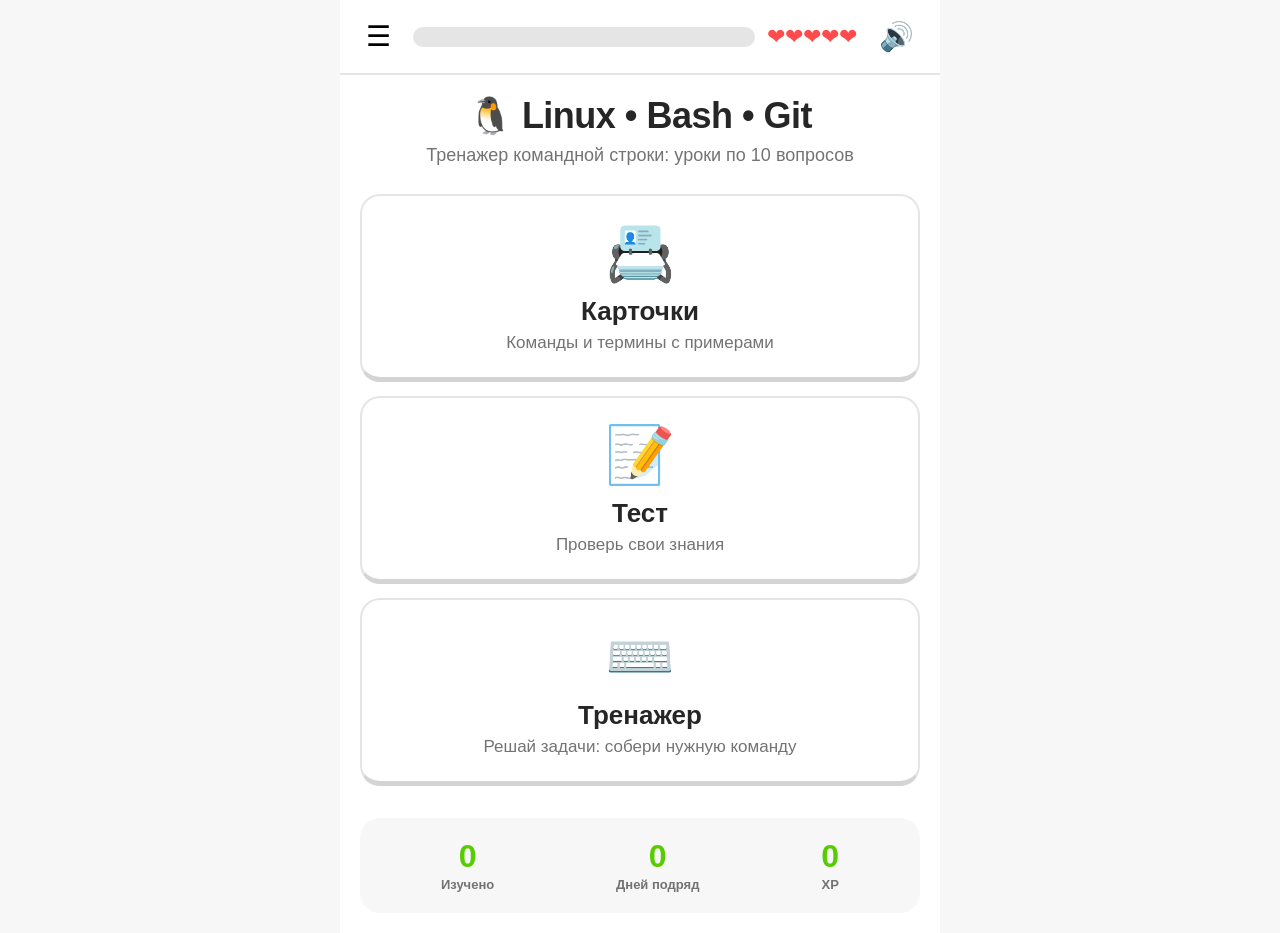
==== commit db9c516c: "Добавлен корневой index.html с редиректом на тренажёр На статических хостингах (Vercel и т.п.) корен" ====
--- a/index.html
+++ b/index.html
@@ -2,2008 +2,45 @@
 <html lang="ru">
 <head>
     <meta charset="UTF-8">
-    <meta name="viewport" content="width=device-width, initial-scale=1.0, maximum-scale=1.0, user-scalable=no, viewport-fit=cover">
-    <meta name="apple-mobile-web-app-capable" content="yes">
-    <meta name="mobile-web-app-capable" content="yes">
-    <meta name="theme-color" content="#58cc02">
-    <title>Linux & Git Тренажер</title>
+    <meta name="viewport" content="width=device-width, initial-scale=1.0">
+    <title>Linux • Bash • Git Тренажер</title>
+    <!-- Корневая страница для статических хостингов (Vercel, GitHub Pages):
+         сразу перенаправляет на тренажёр -->
+    <meta http-equiv="refresh" content="0; url=linux-trainer.html">
     <style>
-* {
-    margin: 0;
-    padding: 0;
-    box-sizing: border-box;
-    font-family: 'Nunito', -apple-system, BlinkMacSystemFont, 'Segoe UI', Roboto, sans-serif;
-    -webkit-tap-highlight-color: transparent;
-}
-
-:root {
-    --green: #58cc02;
-    --green-dark: #58a700;
-    --green-light: #d7ffb8;
-    --blue: #1cb0f6;
-    --blue-dark: #1899d6;
-    --red: #ff4b4b;
-    --red-dark: #ea2b2b;
-    --red-light: #ffdfe0;
-    --yellow: #ffc800;
-    --orange: #ff9600;
-    --gray-100: #f7f7f7;
-    --gray-200: #e5e5e5;
-    --gray-300: #d4d4d4;
-    --gray-400: #a3a3a3;
-    --gray-500: #737373;
-    --gray-600: #525252;
-    --gray-700: #404040;
-    --gray-800: #262626;
-    --white: #ffffff;
-    --shadow: 0 2px 8px rgba(0, 0, 0, 0.1);
-    --shadow-lg: 0 8px 24px rgba(0, 0, 0, 0.15);
-    
-    /* Safe areas for mobile */
-    --safe-top: env(safe-area-inset-top, 0px);
-    --safe-bottom: env(safe-area-inset-bottom, 0px);
-    --safe-left: env(safe-area-inset-left, 0px);
-    --safe-right: env(safe-area-inset-right, 0px);
-}
-
-html {
-    height: -webkit-fill-available;
-}
-
-body {
-    background-color: var(--gray-100);
-    color: var(--gray-800);
-    min-height: 100vh;
-    min-height: -webkit-fill-available;
-    overscroll-behavior: none;
-    -webkit-touch-callout: none;
-    -webkit-user-select: none;
-    user-select: none;
-}
-
-#app {
-    max-width: 600px;
-    margin: 0 auto;
-    min-height: 100vh;
-    min-height: -webkit-fill-available;
-    background: var(--white);
-    position: relative;
-    padding-bottom: var(--safe-bottom);
-}
-
-/* Header */
-.header {
-    background: var(--white);
-    border-bottom: 2px solid var(--gray-200);
-    padding: calc(12px + var(--safe-top)) 16px 12px;
-    padding-left: calc(16px + var(--safe-left));
-    padding-right: calc(16px + var(--safe-right));
-    position: sticky;
-    top: 0;
-    z-index: 100;
-}
-
-.header-content {
-    display: flex;
-    align-items: center;
-    gap: 12px;
-}
-
-.icon-btn {
-    background: none;
-    border: none;
-    font-size: 28px;
-    cursor: pointer;
-    padding: 8px 10px;
-    border-radius: 12px;
-    min-width: 44px;
-    min-height: 44px;
-    display: flex;
-    align-items: center;
-    justify-content: center;
-    transition: transform 0.1s ease, background 0.1s ease;
-}
-
-.icon-btn:active {
-    transform: scale(0.9);
-}
-
-.icon-btn:hover {
-    background: var(--gray-100);
-}
-
-.progress-container {
-    flex: 1;
-}
-
-.progress-bar {
-    height: 20px;
-    background: var(--gray-200);
-    border-radius: 10px;
-    overflow: hidden;
-}
-
-.progress-fill {
-    height: 100%;
-    background: var(--green);
-    border-radius: 10px;
-    transition: width 0.4s cubic-bezier(0.4, 0, 0.2, 1);
-    width: 0%;
-}
-
-.hearts {
-    font-size: 22px;
-    color: var(--red);
-}
-
-/* Screens */
-.screen {
-    display: none;
-    min-height: calc(100vh - 72px - var(--safe-top) - var(--safe-bottom));
-}
-
-.screen.active {
-    display: flex;
-    flex-direction: column;
-}
-
-.container {
-    padding: 20px 20px;
-    padding-left: calc(20px + var(--safe-left));
-    padding-right: calc(20px + var(--safe-right));
-    flex: 1;
-    display: flex;
-    flex-direction: column;
-}
-
-/* Main Menu */
-.title {
-    font-size: clamp(28px, 7vw, 36px);
-    font-weight: 900;
-    text-align: center;
-    margin-bottom: 8px;
-    color: var(--gray-800);
-    letter-spacing: -0.5px;
-}
-
-.subtitle {
-    text-align: center;
-    color: var(--gray-500);
-    font-size: clamp(14px, 4vw, 18px);
-    margin-bottom: 28px;
-}
-
-.menu-grid {
-    display: grid;
-    gap: 14px;
-    margin-bottom: 32px;
-}
-
-.mode-card {
-    background: var(--white);
-    border: 2px solid var(--gray-200);
-    border-bottom: 5px solid var(--gray-300);
-    border-radius: 20px;
-    padding: 24px 20px;
-    cursor: pointer;
-    text-align: center;
-    transition: all 0.15s ease;
-    min-height: 120px;
-}
-
-.mode-card:active {
-    border-bottom-width: 2px;
-    transform: translateY(3px);
-    background: var(--gray-50);
-}
-
-.mode-icon {
-    font-size: clamp(40px, 10vw, 56px);
-    margin-bottom: 10px;
-}
-
-.mode-card h2 {
-    font-size: clamp(20px, 5vw, 26px);
-    font-weight: 900;
-    margin-bottom: 6px;
-    color: var(--gray-800);
-}
-
-.mode-card p {
-    color: var(--gray-500);
-    font-size: clamp(14px, 3.5vw, 17px);
-}
-
-/* Stats */
-.stats {
-    display: flex;
-    justify-content: space-around;
-    padding: 20px;
-    background: var(--gray-100);
-    border-radius: 20px;
-    margin-top: auto;
-}
-
-.stat {
-    text-align: center;
-}
-
-.stat-value {
-    display: block;
-    font-size: clamp(24px, 7vw, 32px);
-    font-weight: 900;
-    color: var(--green);
-}
-
-.stat-label {
-    font-size: 13px;
-    color: var(--gray-500);
-    font-weight: 600;
-}
-
-/* Back Button */
-.back-btn {
-    background: none;
-    border: none;
-    font-size: 17px;
-    color: var(--gray-600);
-    cursor: pointer;
-    padding: 10px 4px;
-    margin-bottom: 12px;
-    font-weight: 700;
-    min-height: 44px;
-    display: inline-flex;
-    align-items: center;
-    align-self: flex-start;
-}
-
-.back-btn:active {
-    color: var(--gray-800);
-}
-
-/* Cards Mode */
-.card-counter {
-    text-align: center;
-    color: var(--gray-500);
-    font-weight: 700;
-    margin-bottom: 16px;
-    font-size: 15px;
-}
-
-.flashcard {
-    height: clamp(260px, 50vh, 340px);
-    perspective: 1000px;
-    cursor: pointer;
-    margin-bottom: 24px;
-}
-
-.flashcard-inner {
-    position: relative;
-    width: 100%;
-    height: 100%;
-    transition: transform 0.5s cubic-bezier(0.4, 0, 0.2, 1);
-    transform-style: preserve-3d;
-}
-
-.flashcard.flipped .flashcard-inner {
-    transform: rotateY(180deg);
-}
-
-.flashcard-front, .flashcard-back {
-    position: absolute;
-    width: 100%;
-    height: 100%;
-    backface-visibility: hidden;
-    -webkit-backface-visibility: hidden;
-    border-radius: 20px;
-    padding: 24px 20px;
-    display: flex;
-    flex-direction: column;
-    align-items: center;
-    justify-content: center;
-    text-align: center;
-    border: 2px solid var(--gray-200);
-    border-bottom: 5px solid var(--gray-300);
-    background: var(--white);
-}
-
-.flashcard-back {
-    transform: rotateY(180deg);
-    background: var(--green-light);
-    border-color: var(--green);
-    border-bottom-color: var(--green-dark);
-}
-
-.card-category {
-    display: inline-block;
-    background: var(--blue);
-    color: white;
-    padding: 6px 14px;
-    border-radius: 12px;
-    font-size: 12px;
-    font-weight: 800;
-    text-transform: uppercase;
-    letter-spacing: 0.5px;
-    margin-bottom: 20px;
-}
-
-.card-command {
-    font-family: 'Courier New', 'SF Mono', Monaco, monospace;
-    font-size: clamp(22px, 5vw, 32px);
-    font-weight: bold;
-    background: var(--gray-800);
-    color: var(--green-light);
-    padding: 16px 24px;
-    border-radius: 14px;
-    margin-bottom: 20px;
-    word-break: break-all;
-    max-width: 100%;
-}
-
-.card-hint {
-    color: var(--gray-400);
-    font-size: 14px;
-    margin-top: auto;
-    font-weight: 600;
-}
-
-.card-description {
-    font-size: clamp(16px, 4vw, 20px);
-    line-height: 1.5;
-    margin-bottom: 20px;
-    color: var(--gray-800);
-    font-weight: 600;
-}
-
-.card-example {
-    font-family: 'Courier New', 'SF Mono', Monaco, monospace;
-    background: var(--gray-800);
-    color: var(--white);
-    padding: 14px 16px;
-    border-radius: 10px;
-    font-size: clamp(12px, 3.2vw, 15px);
-    width: 100%;
-    white-space: pre-wrap;
-    word-break: break-all;
-    text-align: left;
-    line-height: 1.6;
-}
-
-.card-controls {
-    display: flex;
-    gap: 12px;
-    margin-top: auto;
-}
-
-/* Buttons */
-.btn-primary {
-    background: var(--green);
-    color: white;
-    border: none;
-    border-bottom: 5px solid var(--green-dark);
-    border-radius: 16px;
-    padding: 16px 24px;
-    font-size: 15px;
-    font-weight: 800;
-    text-transform: uppercase;
-    letter-spacing: 0.5px;
-    cursor: pointer;
-    transition: all 0.15s ease;
-    flex: 1;
-    min-height: 52px;
-}
-
-.btn-primary:active {
-    border-bottom-width: 2px;
-    transform: translateY(3px);
-}
-
-.btn-secondary {
-    background: var(--white);
-    color: var(--gray-700);
-    border: 2px solid var(--gray-200);
-    border-bottom: 5px solid var(--gray-300);
-    border-radius: 16px;
-    padding: 16px 20px;
-    font-size: 15px;
-    font-weight: 800;
-    cursor: pointer;
-    transition: all 0.15s ease;
-    flex: 1;
-    min-height: 52px;
-}
-
-.btn-secondary:active {
-    border-bottom-width: 2px;
-    transform: translateY(3px);
-}
-
-.btn-full {
-    width: 100%;
-}
-
-/* Question Header */
-.question-header {
-    margin-bottom: 24px;
-}
-
-.question-header h2 {
-    font-size: clamp(20px, 5vw, 26px);
-    font-weight: 800;
-    color: var(--gray-800);
-    line-height: 1.3;
-}
-
-/* Command Preview */
-.command-preview {
-    background: var(--gray-800);
-    color: var(--white);
-    padding: 20px 16px;
-    border-radius: 16px;
-    font-family: 'Courier New', 'SF Mono', Monaco, monospace;
-    font-size: clamp(16px, 4vw, 22px);
-    margin-bottom: 20px;
-    min-height: 90px;
-    display: flex;
-    align-items: center;
-    flex-wrap: wrap;
-    gap: 6px;
-    line-height: 2;
-    align-content: center;
-}
-
-.blank {
-    display: inline-block;
-    min-width: 80px;
-    height: 28px;
-    border-bottom: 3px dashed var(--white);
-    margin: 0 4px;
-}
-
-.answer-area {
-    min-height: 50px;
-    margin-bottom: 20px;
-    padding-bottom: 16px;
-    border-bottom: 2px solid var(--gray-200);
-}
-
-.selected-words {
-    display: flex;
-    flex-wrap: wrap;
-    gap: 8px;
-}
-
-.word-chip {
-    background: var(--white);
-    border: 2px solid var(--gray-300);
-    border-bottom: 4px solid var(--gray-400);
-    border-radius: 12px;
-    padding: 12px 18px;
-    font-size: clamp(15px, 4vw, 18px);
-    font-family: 'Courier New', 'SF Mono', Monaco, monospace;
-    cursor: pointer;
-    font-weight: 700;
-    transition: all 0.1s ease;
-    min-height: 48px;
-    display: inline-flex;
-    align-items: center;
-    justify-content: center;
-}
-
-.word-chip:active {
-    transform: scale(0.95);
-}
-
-.word-chip:hover {
-    background: var(--gray-50);
-}
-
-.word-chip.correct {
-    background: var(--green);
-    color: white;
-    border-color: var(--green-dark);
-    border-bottom-color: #3f8a00;
-}
-
-.word-chip.wrong {
-    background: var(--red);
-    color: white;
-    border-color: var(--red-dark);
-    border-bottom-color: #c11f1f;
-}
-
-.word-chip.used {
-    opacity: 0.25;
-    pointer-events: none;
-}
-
-.options-area {
-    margin-bottom: 20px;
-    flex: 1;
-}
-
-.word-options {
-    display: flex;
-    flex-wrap: wrap;
-    gap: 8px;
-    justify-content: center;
-    align-content: flex-start;
-}
-
-/* Test Options */
-.test-options {
-    display: flex;
-    flex-direction: column;
-    gap: 12px;
-    margin-bottom: 20px;
-    flex: 1;
-}
-
-.test-option {
-    background: var(--white);
-    border: 2px solid var(--gray-200);
-    border-bottom: 4px solid var(--gray-300);
-    border-radius: 16px;
-    padding: 18px 20px;
-    font-size: clamp(16px, 4vw, 19px);
-    cursor: pointer;
-    text-align: left;
-    font-family: 'Courier New', 'SF Mono', Monaco, monospace;
-    font-weight: 700;
-    transition: all 0.1s ease;
-    min-height: 56px;
-    display: flex;
-    align-items: center;
-}
-
-.test-option:active {
-    transform: scale(0.98);
-}
-
-.test-option.selected {
-    border-color: var(--blue);
-    background: #ddf4ff;
-    border-bottom-color: var(--blue-dark);
-}
-
-.test-option.correct {
-    border-color: var(--green);
-    background: var(--green-light);
-    border-bottom-color: var(--green-dark);
-}
-
-.test-option.wrong {
-    border-color: var(--red);
-    background: var(--red-light);
-    border-bottom-color: var(--red-dark);
-}
-
-/* Action Buttons */
-.action-buttons {
-    display: flex;
-    gap: 12px;
-    margin-top: auto;
-    padding-top: 12px;
-    padding-bottom: var(--safe-bottom);
-}
-
-.btn-check {
-    flex: 1;
-    background: var(--gray-200);
-    color: var(--gray-400);
-    border: none;
-    border-bottom: 5px solid var(--gray-300);
-    border-radius: 16px;
-    padding: 16px 24px;
-    font-size: 15px;
-    font-weight: 800;
-    text-transform: uppercase;
-    letter-spacing: 0.5px;
-    cursor: not-allowed;
-    transition: all 0.15s ease;
-    min-height: 56px;
-}
-
-.btn-check.active {
-    background: var(--green);
-    color: white;
-    border-bottom-color: var(--green-dark);
-    cursor: pointer;
-}
-
-.btn-check.active:active {
-    border-bottom-width: 2px;
-    transform: translateY(3px);
-}
-
-.btn-skip {
-    background: var(--white);
-    color: var(--gray-500);
-    border: 2px solid var(--gray-200);
-    border-bottom: 4px solid var(--gray-300);
-    border-radius: 16px;
-    padding: 16px 20px;
-    font-size: 14px;
-    font-weight: 700;
-    cursor: pointer;
-    min-height: 56px;
-    transition: all 0.15s ease;
-}
-
-.btn-skip:active {
-    border-bottom-width: 2px;
-    transform: translateY(2px);
-}
-
-/* Modal */
-.modal {
-    display: none;
-    position: fixed;
-    top: 0;
-    left: 0;
-    width: 100%;
-    height: 100%;
-    background: rgba(0, 0, 0, 0.5);
-    z-index: 1000;
-    align-items: flex-end;
-    justify-content: center;
-}
-
-.modal.active {
-    display: flex;
-}
-
-.modal-content {
-    background: var(--white);
-    border-radius: 24px 24px 0 0;
-    padding: 32px 24px;
-    padding-bottom: calc(32px + var(--safe-bottom));
-    width: 100%;
-    max-width: 600px;
-    text-align: center;
-    animation: slideUp 0.4s cubic-bezier(0.34, 1.56, 0.64, 1);
-}
-
-@keyframes slideUp {
-    from {
-        transform: translateY(100%);
-    }
-    to {
-        transform: translateY(0);
-    }
-}
-
-.modal-content.correct {
-    background: var(--green-light);
-}
-
-.modal-content.wrong {
-    background: var(--red-light);
-}
-
-.result-icon {
-    font-size: clamp(72px, 20vw, 96px);
-    margin-bottom: 12px;
-    animation: bounce 0.5s cubic-bezier(0.34, 1.56, 0.64, 1);
-}
-
-@keyframes bounce {
-    0% { transform: scale(0); }
-    60% { transform: scale(1.2); }
-    100% { transform: scale(1); }
-}
-
-.modal-content h2 {
-    font-size: clamp(24px, 7vw, 32px);
-    font-weight: 900;
-    margin-bottom: 10px;
-    color: var(--gray-800);
-}
-
-.modal-content p {
-    font-size: clamp(15px, 4vw, 18px);
-    color: var(--gray-700);
-    margin-bottom: 20px;
-    line-height: 1.5;
-}
-
-.lesson-complete {
-    background: var(--white) !important;
-    border-radius: 24px 24px 0 0;
-}
-
-.complete-stats {
-    background: var(--gray-100);
-    border-radius: 16px;
-    padding: 20px;
-    margin-bottom: 24px;
-    display: flex;
-    justify-content: space-around;
-    font-weight: 700;
-    font-size: 16px;
-}
-
-/* Text token in command preview */
-.cmd-text {
-    color: var(--white);
-    white-space: nowrap;
-}
-
-.cmd-blank-slot {
-    display: inline-flex;
-    align-items: flex-end;
-    justify-content: center;
-    min-width: 80px;
-    height: 40px;
-    border-bottom: 3px solid var(--white);
-    margin: 0 6px;
-    vertical-align: bottom;
-    position: relative;
-    padding-bottom: 2px;
-}
-
-.cmd-blank-slot.has-word {
-    border-bottom-color: var(--green);
-}
-
-.cmd-blank-slot .word-chip {
-    position: absolute;
-    bottom: 4px;
-    left: 50%;
-    transform: translateX(-50%);
-    margin: 0;
-    font-size: clamp(14px, 3.5vw, 17px);
-    padding: 8px 14px;
-    min-height: 40px;
-    white-space: nowrap;
-}
-
-.cmd-blank-slot .word-chip:active {
-    transform: translateX(-50%) scale(0.95);
-}
-
-/* Медиа-запросы для совсем маленьких экранов */
-@media (max-width: 360px) {
-    .container {
-        padding: 16px 14px;
-    }
-    
-    .header {
-        padding: calc(10px + var(--safe-top)) 12px 10px;
-    }
-    
-    .command-preview {
-        padding: 16px 12px;
-    }
-    
-    .word-chip {
-        padding: 10px 14px;
-    }
-}
-
-/* Анимация дрожания при ошибке */
-@keyframes shake {
-    0%, 100% { transform: translateX(0); }
-    20% { transform: translateX(-8px); }
-    40% { transform: translateX(8px); }
-    60% { transform: translateX(-6px); }
-    80% { transform: translateX(6px); }
-}
-
-.shake {
-    animation: shake 0.4s ease;
-}
-
-/* Отключение выделения текста для кнопок */
-button {
-    -webkit-user-select: none;
-    user-select: none;
-}
-
-</style>
+        body {
+            margin: 0;
+            min-height: 100vh;
+            display: flex;
+            flex-direction: column;
+            align-items: center;
+            justify-content: center;
+            font-family: 'Nunito', -apple-system, BlinkMacSystemFont, 'Segoe UI', Roboto, sans-serif;
+            background: #f7f7f7;
+            color: #404040;
+            text-align: center;
+            padding: 20px;
+        }
+        .logo { font-size: 64px; margin-bottom: 16px; }
+        h1 { font-size: 24px; margin: 0 0 8px; }
+        p { color: #737373; margin: 0 0 24px; }
+        a {
+            background: #58cc02;
+            color: white;
+            text-decoration: none;
+            font-weight: 800;
+            padding: 14px 32px;
+            border-radius: 14px;
+            box-shadow: 0 4px 0 #58a700;
+        }
+        a:active { transform: translateY(4px); box-shadow: none; }
+    </style>
 </head>
 <body>
-    <div id="app">
-        <!-- Header -->
-        <header class="header">
-            <div class="header-content">
-                <button id="menuBtn" class="icon-btn">☰</button>
-                <div class="progress-container">
-                    <div class="progress-bar">
-                        <div id="progressFill" class="progress-fill"></div>
-                    </div>
-                </div>
-                <div class="hearts">
-                    <span id="hearts">❤❤❤❤❤</span>
-                </div>
-                <button id="soundBtn" class="icon-btn" onclick="toggleSound()" title="Звук">🔊</button>
-            </div>
-        </header>
-
-        <!-- Main Menu -->
-        <div id="mainMenu" class="screen active">
-            <div class="container">
-                <h1 class="title">🐧 Linux & Git Тренажер</h1>
-                <p class="subtitle">Учи команды терминала шаг за шагом</p>
-                
-                <div class="menu-grid">
-                    <button class="mode-card" onclick="startMode('cards')">
-                        <div class="mode-icon">📇</div>
-                        <h2>Карточки</h2>
-                        <p>Изучай команды и их описание</p>
-                    </button>
-                    
-                    <button class="mode-card" onclick="startMode('test')">
-                        <div class="mode-icon">📝</div>
-                        <h2>Тест</h2>
-                        <p>Проверь свои знания</p>
-                    </button>
-                    
-                    <button class="mode-card" onclick="startMode('trainer')">
-                        <div class="mode-icon">⌨️</div>
-                        <h2>Тренажер</h2>
-                        <p>Собирай команды как в Duolingo</p>
-                    </button>
-                </div>
-
-                <div class="stats">
-                    <div class="stat">
-                        <span class="stat-value" id="totalLearned">0</span>
-                        <span class="stat-label">Изучено</span>
-                    </div>
-                    <div class="stat">
-                        <span class="stat-value" id="streak">0</span>
-                        <span class="stat-label">Дней подряд</span>
-                    </div>
-                    <div class="stat">
-                        <span class="stat-value" id="xp">0</span>
-                        <span class="stat-label">XP</span>
-                    </div>
-                </div>
-            </div>
-        </div>
-
-        <!-- Cards Mode -->
-        <div id="cardsScreen" class="screen">
-            <div class="container">
-                <button class="back-btn" onclick="goHome()">← Назад</button>
-                
-                <div class="card-counter">
-                    <span id="cardCurrent">1</span> / <span id="cardTotal">0</span>
-                </div>
-
-                <div id="flashcard" class="flashcard" onclick="flipCard()">
-                    <div class="flashcard-inner">
-                        <div class="flashcard-front">
-                            <div class="card-category" id="cardCategory"></div>
-                            <div class="card-command" id="cardCommand"></div>
-                            <div class="card-hint">Нажми, чтобы увидеть ответ</div>
-                        </div>
-                        <div class="flashcard-back">
-                            <div class="card-description" id="cardDescription"></div>
-                            <div class="card-example" id="cardExample"></div>
-                        </div>
-                    </div>
-                </div>
-
-                <div class="card-controls">
-                    <button class="btn-secondary" onclick="prevCard()">← Предыдущая</button>
-                    <button class="btn-primary" onclick="nextCard()">Знаю →</button>
-                </div>
-            </div>
-        </div>
-
-        <!-- Trainer Mode (Duolingo-style) -->
-        <div id="trainerScreen" class="screen">
-            <div class="container">
-                <button class="back-btn" onclick="goHome()">← Назад</button>
-                
-                <div class="question-header">
-                    <h2 id="trainerQuestion">Заполните пропуск в команде:</h2>
-                </div>
-
-                <div id="commandPreview" class="command-preview">
-                    <!-- Command with blanks will be inserted here -->
-                </div>
-
-                <div class="answer-area">
-                    <div id="selectedWords" class="selected-words">
-                        <!-- Selected words appear here -->
-                    </div>
-                </div>
-
-                <div class="options-area">
-                    <div id="wordOptions" class="word-options">
-                        <!-- Word options appear here -->
-                    </div>
-                </div>
-
-                <div class="action-buttons">
-                    <button class="btn-skip" onclick="skipQuestion()">Пропустить</button>
-                    <button id="checkBtn" class="btn-check" onclick="checkAnswer()" disabled>Проверить</button>
-                </div>
-            </div>
-        </div>
-
-        <!-- Test Mode -->
-        <div id="testScreen" class="screen">
-            <div class="container">
-                <button class="back-btn" onclick="goHome()">← Назад</button>
-                
-                <div class="question-header">
-                    <h2 id="testQuestion"></h2>
-                </div>
-
-                <div id="testOptions" class="test-options">
-                    <!-- Test options appear here -->
-                </div>
-
-                <div class="action-buttons">
-                    <button class="btn-skip" onclick="skipTestQuestion()">Пропустить</button>
-                    <button id="testCheckBtn" class="btn-check" onclick="checkTestAnswer()" disabled>Проверить</button>
-                </div>
-            </div>
-        </div>
-
-        <!-- Result Modal -->
-        <div id="resultModal" class="modal">
-            <div class="modal-content correct" id="resultContent">
-                <div class="result-icon" id="resultIcon">🎉</div>
-                <h2 id="resultTitle">Отлично!</h2>
-                <p id="resultMessage"></p>
-                <button class="btn-primary btn-full" onclick="nextQuestion()">Продолжить</button>
-            </div>
-        </div>
-
-        <!-- Lesson Complete Modal -->
-        <div id="completeModal" class="modal">
-            <div class="modal-content lesson-complete">
-                <div class="result-icon">🏆</div>
-                <h2>Урок завершен!</h2>
-                <p>Ты заработал <strong id="earnedXP">0</strong> XP</p>
-                <div class="complete-stats">
-                    <div>Правильных: <span id="correctCount">0</span></div>
-                    <div>Ошибок: <span id="wrongCount">0</span></div>
-                </div>
-                <button class="btn-primary btn-full" onclick="goHome()">На главную</button>
-            </div>
-        </div>
-    </div>
-
-    <script>
-// Данные для тренажера: команды Linux и Git
-const COMMANDS = {
-    linux: [
-        {
-            command: 'ls',
-            description: 'Показать содержимое текущей директории (список файлов и папок)',
-            example: 'ls -la  # подробный список со скрытыми файлами',
-            category: 'Навигация'
-        },
-        {
-            command: 'cd',
-            description: 'Сменить текущую директорию (перейти в другую папку)',
-            example: 'cd Documents  # перейти в папку Documents\ncd ..         # подняться на уровень выше\ncd ~          # перейти в домашнюю директорию',
-            category: 'Навигация'
-        },
-        {
-            command: 'pwd',
-            description: 'Показать полный путь текущей рабочей директории',
-            example: 'pwd  # вывод: /home/user/Documents',
-            category: 'Навигация'
-        },
-        {
-            command: 'mkdir',
-            description: 'Создать новую директорию (папку)',
-            example: 'mkdir projects  # создать папку projects\nmkdir -p a/b/c  # создать вложенные папки',
-            category: 'Файлы'
-        },
-        {
-            command: 'touch',
-            description: 'Создать новый пустой файл или обновить время существующего',
-            example: 'touch index.html  # создать файл index.html',
-            category: 'Файлы'
-        },
-        {
-            command: 'cp',
-            description: 'Копировать файлы или директории',
-            example: 'cp file.txt backup.txt  # копировать файл\ncp -r folder/ backup/  # копировать папку',
-            category: 'Файлы'
-        },
-        {
-            command: 'mv',
-            description: 'Переместить или переименовать файлы и директории',
-            example: 'mv old.txt new.txt  # переименовать\nmv file.txt ../  # переместить',
-            category: 'Файлы'
-        },
-        {
-            command: 'rm',
-            description: 'Удалить файлы или директории',
-            example: 'rm file.txt      # удалить файл\nrm -rf folder/   # удалить папку и всё содержимое',
-            category: 'Файлы'
-        },
-        {
-            command: 'cat',
-            description: 'Вывести содержимое файла в терминал',
-            example: 'cat README.md',
-            category: 'Просмотр'
-        },
-        {
-            command: 'grep',
-            description: 'Искать текст в файлах или выводе команд',
-            example: 'grep "error" log.txt  # найти строки с "error"',
-            category: 'Поиск'
-        },
-        {
-            command: 'sudo',
-            description: 'Выполнить команду с правами суперпользователя (администратора)',
-            example: 'sudo apt update  # обновить пакеты',
-            category: 'Права'
-        },
-        {
-            command: 'chmod',
-            description: 'Изменить права доступа к файлу или директории',
-            example: 'chmod +x script.sh  # сделать файл исполняемым',
-            category: 'Права'
-        }
-    ],
-    git: [
-        {
-            command: 'git init',
-            description: 'Инициализировать новый Git-репозиторий в текущей папке',
-            example: 'git init',
-            category: 'Основы Git'
-        },
-        {
-            command: 'git clone',
-            description: 'Клонировать (скопировать) существующий репозиторий с сервера',
-            example: 'git clone https://github.com/user/repo.git',
-            category: 'Основы Git'
-        },
-        {
-            command: 'git status',
-            description: 'Показать текущее состояние репозитория: измененные файлы, что подготовлено к коммиту',
-            example: 'git status',
-            category: 'Основы Git'
-        },
-        {
-            command: 'git add',
-            description: 'Добавить файлы в индекс (подготовить к коммиту)',
-            example: 'git add file.txt  # добавить конкретный файл\ngit add .          # добавить все измененные файлы',
-            category: 'Основы Git'
-        },
-        {
-            command: 'git commit',
-            description: 'Создать коммит: сохранить подготовленные изменения в истории репозитория',
-            example: 'git commit -m "Добавлена главная страница"',
-            category: 'Основы Git'
-        },
-        {
-            command: 'git push',
-            description: 'Отправить локальные коммиты на удаленный репозиторий (сервер)',
-            example: 'git push origin main\ngit push  # короткая форма',
-            category: 'Удаленный репозиторий'
-        },
-        {
-            command: 'git pull',
-            description: 'Загрузить изменения с удаленного репозитория и слить с локальной версией',
-            example: 'git pull origin main',
-            category: 'Удаленный репозиторий'
-        },
-        {
-            command: 'git branch',
-            description: 'Создать, посмотреть или удалить ветки',
-            example: 'git branch feature-login  # создать ветку\ngit branch                 # показать ветки',
-            category: 'Ветки'
-        },
-        {
-            command: 'git checkout',
-            description: 'Переключиться на другую ветку или восстановить файлы',
-            example: 'git checkout main\ngit checkout -b new-feature  # создать и переключиться',
-            category: 'Ветки'
-        },
-        {
-            command: 'git merge',
-            description: 'Слить изменения из одной ветки в текущую',
-            example: 'git merge feature-login',
-            category: 'Ветки'
-        },
-        {
-            command: 'git log',
-            description: 'Показать историю коммитов',
-            example: 'git log\ngit log --oneline  # краткий вид',
-            category: 'История'
-        },
-        {
-            command: 'git diff',
-            description: 'Показать различия между версиями файлов (что было изменено)',
-            example: 'git diff\ngit diff --staged  # что подготовлено к коммиту',
-            category: 'История'
-        }
-    ]
-};
-
-// Объединяем все команды в один массив
-const ALL_COMMANDS = [...COMMANDS.linux, ...COMMANDS.git];
-
-// Вопросы для тренажера (Duolingo-style - заполни пропуск)
-const TRAINER_QUESTIONS = [
-    ...COMMANDS.linux.slice(0, 8).map(cmd => ({
-        ...cmd,
-        type: 'linux',
-        question: 'Какая команда используется для этого?',
-        parts: null
-    })),
-    ...COMMANDS.git.slice(0, 10).map(cmd => ({
-        ...cmd,
-        type: 'git',
-        question: 'Какая команда Git используется для этого?',
-        parts: null
-    })),
-    // Сценарии использования
-    {
-        question: 'Ты хочешь посмотреть, какие файлы лежат в текущей папке',
-        fullCommand: 'ls -la',
-        blanks: [0],
-        options: ['ls', 'cd', 'dir', 'list', 'cat'],
-        description: 'ls показывает содержимое директории'
-    },
-    {
-        question: 'Перейди в папку Documents',
-        fullCommand: 'cd Documents',
-        blanks: [0],
-        options: ['cd', 'mv', 'go', 'chdir', 'open'],
-        description: 'cd (change directory) меняет текущую папку'
-    },
-    {
-        question: 'Узнай, в какой папке ты сейчас находишься',
-        fullCommand: 'pwd',
-        blanks: [0],
-        options: ['pwd', 'whoami', 'ls', 'dir', 'where'],
-        description: 'pwd (print working directory) показывает текущий путь'
-    },
-    {
-        question: 'Создай новую папку с именем проекта',
-        fullCommand: 'mkdir my-project',
-        blanks: [0],
-        options: ['mkdir', 'mkfile', 'touch', 'newdir', 'create'],
-        description: 'mkdir (make directory) создаёт новую папку'
-    },
-    {
-        question: 'Инициализируй новый Git репозиторий',
-        fullCommand: 'git init',
-        blanks: [1],
-        options: ['start', 'init', 'create', 'new', 'begin'],
-        description: 'git init создаёт новый репозиторий'
-    },
-    {
-        question: 'Проверь статус файлов в репозитории',
-        fullCommand: 'git status',
-        blanks: [1],
-        options: ['status', 'check', 'info', 'stat', 'list'],
-        description: 'git status показывает состояние рабочей копии'
-    },
-    {
-        question: 'Подготовь все файлы к коммиту',
-        fullCommand: 'git add .',
-        blanks: [1],
-        options: ['add', 'push', 'put', 'commit', 'stage'],
-        description: 'git add добавляет файлы в индекс'
-    },
-    {
-        question: 'Создай коммит с сообщением "Исправлен баг"',
-        fullCommand: 'git commit -m "Исправлен баг"',
-        blanks: [1],
-        options: ['commit', 'save', 'push', 'create', 'snap'],
-        description: 'git commit сохраняет изменения в истории'
-    },
-    {
-        question: 'Отправь коммиты на сервер GitHub',
-        fullCommand: 'git push origin main',
-        blanks: [1],
-        options: ['push', 'send', 'upload', 'pull', 'put'],
-        description: 'git push отправляет изменения на удалённый репозиторий'
-    },
-    {
-        question: 'Получи последние изменения с сервера',
-        fullCommand: 'git pull origin main',
-        blanks: [1],
-        options: ['pull', 'fetch', 'download', 'get', 'load'],
-        description: 'git pull скачивает и интегрирует изменения с сервера'
-    },
-    {
-        question: 'Создай новую ветку для фичи',
-        fullCommand: 'git checkout -b feature-auth',
-        blanks: [1],
-        options: ['checkout', 'branch', 'switch', 'create', 'new'],
-        description: 'git checkout -b создаёт и сразу переключается на новую ветку'
-    },
-    {
-        question: 'Посмотри историю всех коммитов',
-        fullCommand: 'git log --oneline',
-        blanks: [1],
-        options: ['log', 'history', 'list', 'show', 'commits'],
-        description: 'git log показывает историю коммитов'
-    },
-    {
-        question: 'Клонируй репозиторий с GitHub',
-        fullCommand: 'git clone https://github.com/user/repo.git',
-        blanks: [1],
-        options: ['clone', 'copy', 'download', 'get', 'fork'],
-        description: 'git clone создаёт локальную копию удалённого репозитория'
-    },
-    {
-        question: 'Создай новый пустой файл readme.txt',
-        fullCommand: 'touch readme.txt',
-        blanks: [0],
-        options: ['touch', 'new', 'create', 'make', 'cat'],
-        description: 'touch создаёт пустой файл или обновляет время существующего'
-    },
-    {
-        question: 'Посмотри содержимое файла README.md',
-        fullCommand: 'cat README.md',
-        blanks: [0],
-        options: ['cat', 'view', 'show', 'read', 'open'],
-        description: 'cat выводит содержимое файла в терминал'
-    }
-];
-
-// Вопросы для теста
-const TEST_QUESTIONS = [
-    {
-        question: 'Какая команда показывает содержимое текущей директории?',
-        options: ['ls', 'cd', 'pwd', 'dir'],
-        correct: 0,
-        explanation: 'ls = list - показывает список файлов и папок'
-    },
-    {
-        question: 'Как перейти в родительскую директорию (на уровень выше)?',
-        options: ['cd /', 'cd ..', 'cd ~', 'cd -'],
-        correct: 1,
-        explanation: '.. означает родительскую директорию'
-    },
-    {
-        question: 'Какая команда инициализирует Git репозиторий?',
-        options: ['git start', 'git new', 'git init', 'git create'],
-        correct: 2,
-        explanation: 'git init создаёт новый Git репозиторий в папке'
-    },
-    {
-        question: 'Как добавить ВСЕ измененные файлы в индекс?',
-        options: ['git add --all', 'git add *', 'git add .', 'Все варианты'],
-        correct: 3,
-        explanation: 'Все эти команды работают, но git add . — самый распространенный'
-    },
-    {
-        question: 'Что делает git commit -m "сообщение"?',
-        options: ['Отправляет на сервер', 'Сохраняет изменения в истории', 'Скачивает обновления', 'Показывает статус'],
-        correct: 1,
-        explanation: 'commit создаёт снимок состояния проекта с сообщением'
-    },
-    {
-        question: 'Какая команда отправляет коммиты на удаленный репозиторий?',
-        options: ['git send', 'git upload', 'git push', 'git put'],
-        correct: 2,
-        explanation: 'git push отправляет твои коммиты на сервер (например GitHub)'
-    },
-    {
-        question: 'Что делает команда pwd?',
-        options: ['Меняет пароль', 'Показывает текущую директорию', 'Печатает файл', 'Ищет файлы'],
-        correct: 1,
-        explanation: 'pwd = print working directory — показывает где ты сейчас'
-    },
-    {
-        question: 'Как создать новую директорию "projects"?',
-        options: ['new projects', 'dir projects', 'mkdir projects', 'touch projects'],
-        correct: 2,
-        explanation: 'mkdir = make directory — создаёт новую папку'
-    },
-    {
-        question: 'Какая команда создаёт пустой файл?',
-        options: ['mkfile', 'touch', 'new', 'create'],
-        correct: 1,
-        explanation: 'touch создаёт пустой файл или обновляет время существующего'
-    },
-    {
-        question: 'Что делает git pull?',
-        options: ['Тянет изменения с сервера', 'Отправляет изменения', 'Удаляет файлы', 'Создает ветку'],
-        correct: 0,
-        explanation: 'git pull скачивает изменения с сервера и сливает их с твоей версией'
-    },
-    {
-        question: 'Как посмотреть историю коммитов?',
-        options: ['git history', 'git log', 'git commits', 'git show'],
-        correct: 1,
-        explanation: 'git log показывает список всех коммитов'
-    },
-    {
-        question: 'Какая команда переключает ветки?',
-        options: ['git switch', 'git checkout', 'Обе команды', 'git branch'],
-        correct: 2,
-        explanation: 'И git checkout, и git switch работают для переключения веток'
-    },
-    {
-        question: 'Что делает команда rm -rf folder/?',
-        options: ['Копирует папку', 'Перемещает папку', 'Удаляет папку и все её содержимое', 'Переименовывает папку'],
-        correct: 2,
-        explanation: 'rm удаляет, -r рекурсивно, -f принудительно — БУДЬ ОСТОРОЖЕН!'
-    },
-    {
-        question: 'Как клонировать репозиторий?',
-        options: ['git copy <url>', 'git clone <url>', 'git get <url>', 'git download <url>'],
-        correct: 1,
-        explanation: 'git clone создаёт локальную копию удалённого репозитория'
-    },
-    {
-        question: 'Что показывает команда git status?',
-        options: ['Историю коммитов', 'Список веток', 'Состояние файлов в репозитории', 'Список удаленных репозиториев'],
-        correct: 2,
-        explanation: 'git status показывает какие файлы изменены, добавлены или готовы к коммиту'
-    }
-];
-
-// Звуковое сопровождение как в Duolingo через Web Audio API
-let audioCtx = null;
-let soundEnabled = localStorage.getItem('linuxTrainerSound') !== 'off';
-
-function initAudio() {
-    if (!audioCtx) {
-        audioCtx = new (window.AudioContext || window.webkitAudioContext)();
-    }
-    if (audioCtx.state === 'suspended') {
-        audioCtx.resume();
-    }
-}
-
-function toggleSound() {
-    soundEnabled = !soundEnabled;
-    localStorage.setItem('linuxTrainerSound', soundEnabled ? 'on' : 'off');
-    
-    const btn = document.getElementById('soundBtn');
-    btn.textContent = soundEnabled ? '🔊' : '🔇';
-    
-    if (soundEnabled) {
-        initAudio();
-        playClick();
-    }
-}
-
-// Инициализируем кнопку звука после загрузки
-document.addEventListener('DOMContentLoaded', () => {
-    const btn = document.getElementById('soundBtn');
-    btn.textContent = soundEnabled ? '🔊' : '🔇';
-});
-
-// Вспомогательная функция для воспроизведения тона
-function playTone(frequency, startTime, duration, volume = 0.3, type = 'sine', attack = 0.01, release = 0.1) {
-    if (!soundEnabled || !audioCtx) return;
-    
-    const oscillator = audioCtx.createOscillator();
-    const gainNode = audioCtx.createGain();
-    
-    oscillator.connect(gainNode);
-    gainNode.connect(audioCtx.destination);
-    
-    oscillator.type = type;
-    oscillator.frequency.setValueAtTime(frequency, startTime);
-    
-    gainNode.gain.setValueAtTime(0, startTime);
-    gainNode.gain.linearRampToValueAtTime(volume, startTime + attack);
-    gainNode.gain.exponentialRampToValueAtTime(0.001, startTime + duration + release);
-    
-    oscillator.start(startTime);
-    oscillator.stop(startTime + duration + release);
-}
-
-// Короткий звук нажатия на кнопку/слово
-function playClick() {
-    if (!soundEnabled) return;
-    initAudio();
-    
-    const now = audioCtx.currentTime;
-    playTone(800, now, 0.05, 0.15, 'sine', 0.005, 0.05);
-}
-
-// Звук выбора слова/опции
-function playSelect() {
-    if (!soundEnabled) return;
-    initAudio();
-    
-    const now = audioCtx.currentTime;
-    playTone(600, now, 0.06, 0.12, 'triangle', 0.005, 0.06);
-}
-
-// Звук правильного ответа (как в Duolingo - восходящий аккорд)
-function playCorrect() {
-    if (!soundEnabled) return;
-    initAudio();
-    
-    const now = audioCtx.currentTime;
-    
-    // Ноты: C5, E5, G5, C6 — мажорное трезвучие с октавой
-    setTimeout(() => playTone(523.25, now, 0.15, 0.25, 'triangle', 0.02, 0.15), 0);
-    setTimeout(() => playTone(659.25, now + 0.1, 0.15, 0.25, 'triangle', 0.02, 0.15), 100);
-    setTimeout(() => playTone(783.99, now + 0.2, 0.15, 0.25, 'triangle', 0.02, 0.15), 200);
-    setTimeout(() => playTone(1046.50, now + 0.3, 0.3, 0.25, 'triangle', 0.02, 0.3), 300);
-}
-
-// Звук неправильного ответа (нисходящий)
-function playWrong() {
-    if (!soundEnabled) return;
-    initAudio();
-    
-    const now = audioCtx.currentTime;
-    
-    // Нисходящие ноты
-    playTone(300, now, 0.2, 0.25, 'sawtooth', 0.02, 0.2);
-    setTimeout(() => playTone(200, now + 0.15, 0.3, 0.22, 'sawtooth', 0.02, 0.3), 150);
-}
-
-// Звук пропуска вопроса
-function playSkip() {
-    if (!soundEnabled) return;
-    initAudio();
-    
-    const now = audioCtx.currentTime;
-    playTone(350, now, 0.15, 0.18, 'triangle', 0.02, 0.15);
-}
-
-// Звук потери сердечка
-function playHeartLost() {
-    if (!soundEnabled) return;
-    initAudio();
-    
-    const now = audioCtx.currentTime;
-    playTone(400, now, 0.1, 0.2, 'square', 0.01, 0.1);
-    setTimeout(() => playTone(300, now + 0.08, 0.2, 0.18, 'square', 0.01, 0.15), 80);
-}
-
-// Звук завершения урока (фанфары)
-function playLessonComplete() {
-    if (!soundEnabled) return;
-    initAudio();
-    
-    const now = audioCtx.currentTime;
-    
-    // Победная мелодия
-    const melody = [
-        { note: 523.25, delay: 0, dur: 0.15 },    // C5
-        { note: 659.25, delay: 0.15, dur: 0.15 }, // E5
-        { note: 783.99, delay: 0.3, dur: 0.15 },  // G5
-        { note: 1046.50, delay: 0.45, dur: 0.4 }  // C6
-    ];
-    
-    melody.forEach(m => {
-        playTone(m.note, now + m.delay, m.dur, 0.3, 'triangle', 0.03, 0.2);
-    });
-}
-
-// Звук перелистывания карточки
-function playFlip() {
-    if (!soundEnabled) return;
-    initAudio();
-    
-    const now = audioCtx.currentTime;
-    playTone(500, now, 0.08, 0.1, 'sine', 0.01, 0.08);
-    setTimeout(() => playTone(700, now + 0.06, 0.08, 0.08, 'sine', 0.01, 0.08), 60);
-}
-
-// Состояние приложения
-let state = {
-    currentMode: null,
-    hearts: 5,
-    xp: parseInt(localStorage.getItem('linuxTrainerXP') || '0'),
-    streak: parseInt(localStorage.getItem('linuxTrainerStreak') || '0'),
-    totalLearned: parseInt(localStorage.getItem('linuxTrainerLearned') || '0'),
-    
-    // Cards mode
-    currentCard: 0,
-    isFlipped: false,
-    
-    // Trainer mode
-    currentTrainerQuestion: 0,
-    trainerQuestions: [],
-    selectedBlank: 0,
-    blanksState: [],
-    usedOptions: [],
-    
-    // Test mode
-    currentTestQuestion: 0,
-    testQuestions: [],
-    selectedTestOption: null,
-    
-    // Session stats
-    sessionCorrect: 0,
-    sessionWrong: 0,
-    sessionXP: 0,
-    questionsPerLesson: 10
-};
-
-// DOM Elements
-const screens = ['mainMenu', 'cardsScreen', 'trainerScreen', 'testScreen'];
-
-// Показать экран
-function showScreen(screenId) {
-    screens.forEach(id => {
-        document.getElementById(id).classList.remove('active');
-    });
-    document.getElementById(screenId).classList.add('active');
-    // Скролл наверх
-    window.scrollTo(0, 0);
-}
-
-// Обновить статистику в меню
-function updateStats() {
-    document.getElementById('totalLearned').textContent = state.totalLearned;
-    document.getElementById('streak').textContent = state.streak;
-    document.getElementById('xp').textContent = state.xp;
-}
-
-// Обновить сердца с анимацией
-function updateHearts() {
-    document.getElementById('hearts').textContent = '❤'.repeat(state.hearts) + '🖤'.repeat(5 - state.hearts);
-}
-
-// Обновить прогресс бар
-function updateProgress(current, total) {
-    const percent = Math.min((current / total) * 100, 100);
-    document.getElementById('progressFill').style.width = percent + '%';
-}
-
-// На главную
-function goHome() {
-    playClick();
-    showScreen('mainMenu');
-    state.currentMode = null;
-    updateProgress(0, 1);
-    updateStats();
-    document.getElementById('resultModal').classList.remove('active');
-    document.getElementById('completeModal').classList.remove('active');
-}
-
-// Перемешать массив
-function shuffleArray(array) {
-    const shuffled = [...array];
-    for (let i = shuffled.length - 1; i > 0; i--) {
-        const j = Math.floor(Math.random() * (i + 1));
-        [shuffled[i], shuffled[j]] = [shuffled[j], shuffled[i]];
-    }
-    return shuffled;
-}
-
-// Запустить режим
-function startMode(mode) {
-    playClick();
-    state.currentMode = mode;
-    state.hearts = 5;
-    state.sessionCorrect = 0;
-    state.sessionWrong = 0;
-    state.sessionXP = 0;
-    updateHearts();
-    
-    if (mode === 'cards') {
-        state.currentCard = 0;
-        state.isFlipped = false;
-        document.getElementById('cardTotal').textContent = ALL_COMMANDS.length;
-        showCard();
-        showScreen('cardsScreen');
-        updateProgress(1, ALL_COMMANDS.length);
-    } else if (mode === 'trainer') {
-        state.trainerQuestions = shuffleArray(TRAINER_QUESTIONS).slice(0, state.questionsPerLesson);
-        state.currentTrainerQuestion = 0;
-        showTrainerQuestion();
-        showScreen('trainerScreen');
-        updateProgress(0, state.questionsPerLesson);
-    } else if (mode === 'test') {
-        state.testQuestions = shuffleArray(TEST_QUESTIONS).slice(0, state.questionsPerLesson);
-        state.currentTestQuestion = 0;
-        state.selectedTestOption = null;
-        showTestQuestion();
-        showScreen('testScreen');
-        updateProgress(0, state.questionsPerLesson);
-    }
-}
-
-// ========== CARDS MODE ==========
-function showCard() {
-    const card = ALL_COMMANDS[state.currentCard];
-    document.getElementById('cardCategory').textContent = card.category;
-    document.getElementById('cardCommand').textContent = card.command;
-    document.getElementById('cardDescription').textContent = card.description;
-    document.getElementById('cardExample').textContent = card.example;
-    
-    document.getElementById('cardCurrent').textContent = state.currentCard + 1;
-    
-    const flashcard = document.getElementById('flashcard');
-    flashcard.classList.remove('flipped');
-    state.isFlipped = false;
-}
-
-function flipCard() {
-    playFlip();
-    const flashcard = document.getElementById('flashcard');
-    flashcard.classList.toggle('flipped');
-    state.isFlipped = !state.isFlipped;
-}
-
-function nextCard() {
-    playClick();
-    state.totalLearned++;
-    localStorage.setItem('linuxTrainerLearned', state.totalLearned.toString());
-    state.sessionXP += 2;
-    state.xp += 2;
-    localStorage.setItem('linuxTrainerXP', state.xp.toString());
-    
-    if (state.currentCard < ALL_COMMANDS.length - 1) {
-        state.currentCard++;
-        showCard();
-        updateProgress(state.currentCard + 1, ALL_COMMANDS.length);
-    } else {
-        showLessonComplete();
-    }
-}
-
-function prevCard() {
-    playClick();
-    if (state.currentCard > 0) {
-        state.currentCard--;
-        showCard();
-        updateProgress(state.currentCard + 1, ALL_COMMANDS.length);
-    }
-}
-
-// ========== TRAINER MODE (Duolingo-style) ==========
-function showTrainerQuestion() {
-    state.blanksState = [];
-    state.usedOptions = [];
-    document.getElementById('checkBtn').classList.remove('active');
-    document.getElementById('checkBtn').disabled = true;
-    
-    const q = state.trainerQuestions[state.currentTrainerQuestion];
-    document.getElementById('trainerQuestion').textContent = q.question || 'Соберите команду:';
-    
-    let commandParts;
-    
-    if (q.command && !q.fullCommand) {
-        const cmdParts = q.command.split(' ');
-        const blankIndex = q.type === 'git' ? 1 : 0;
-        
-        commandParts = cmdParts.map((word, i) => {
-            if (i === blankIndex) {
-                state.blanksState.push(null);
-                return { type: 'blank', index: 0 };
-            }
-            return { type: 'text', word: word };
-        });
-        
-        const correctWord = cmdParts[blankIndex];
-        const otherOptions = [];
-        const allWords = ALL_COMMANDS.flatMap(c => c.command.split(' '));
-        while (otherOptions.length < 4) {
-            const w = allWords[Math.floor(Math.random() * allWords.length)];
-            if (w !== correctWord && !otherOptions.includes(w) && w !== 'git') {
-                otherOptions.push(w);
-            }
-        }
-        q.fullCommand = q.command;
-        q.options = shuffleArray([correctWord, ...otherOptions]);
-        q.correctAnswer = correctWord;
-        q.blanks = [blankIndex];
-    } else {
-        const cmdWords = q.fullCommand.split(' ');
-        commandParts = cmdWords.map((word, i) => {
-            if (q.blanks && q.blanks.includes(i)) {
-                state.blanksState.push(null);
-                return { type: 'blank', index: state.blanksState.length - 1 };
-            }
-            return { type: 'text', word: word };
-        });
-        q.correctAnswer = q.fullCommand.split(' ').filter((w, i) => q.blanks.includes(i));
-    }
-    
-    const preview = document.getElementById('commandPreview');
-    preview.innerHTML = '';
-    commandParts.forEach(part => {
-        if (part.type === 'text') {
-            const span = document.createElement('span');
-            span.className = 'cmd-text';
-            span.textContent = part.word;
-            preview.appendChild(span);
-        } else {
-            const blank = document.createElement('div');
-            blank.className = 'cmd-blank-slot';
-            blank.id = `blank-slot-${part.index}`;
-            blank.onclick = () => removeWordFromBlank(part.index);
-            preview.appendChild(blank);
-        }
-        preview.appendChild(document.createTextNode(' '));
-    });
-    
-    document.getElementById('selectedWords').innerHTML = '';
-    
-    const optionsContainer = document.getElementById('wordOptions');
-    optionsContainer.innerHTML = '';
-    const shuffledOptions = shuffleArray(q.options);
-    shuffledOptions.forEach((word, i) => {
-        const btn = document.createElement('button');
-        btn.className = 'word-chip';
-        btn.textContent = word;
-        btn.dataset.word = word;
-        btn.onclick = () => selectWord(word, btn);
-        optionsContainer.appendChild(btn);
-    });
-}
-
-function selectWord(word, btnElement) {
-    const emptyBlankIndex = state.blanksState.findIndex(b => b === null);
-    if (emptyBlankIndex === -1) return;
-    
-    playSelect();
-    
-    state.blanksState[emptyBlankIndex] = word;
-    btnElement.classList.add('used');
-    
-    const slot = document.getElementById(`blank-slot-${emptyBlankIndex}`);
-    slot.classList.add('has-word');
-    slot.innerHTML = '';
-    const chip = document.createElement('span');
-    chip.className = 'word-chip';
-    chip.textContent = word;
-    slot.appendChild(chip);
-    
-    if (state.blanksState.every(b => b !== null)) {
-        document.getElementById('checkBtn').classList.add('active');
-        document.getElementById('checkBtn').disabled = false;
-    }
-}
-
-function removeWordFromBlank(blankIndex) {
-    const word = state.blanksState[blankIndex];
-    if (word === null) return;
-    
-    playClick();
-    
-    state.blanksState[blankIndex] = null;
-    
-    const slot = document.getElementById(`blank-slot-${blankIndex}`);
-    slot.classList.remove('has-word');
-    slot.innerHTML = '';
-    
-    const options = document.querySelectorAll('.word-options .word-chip');
-    options.forEach(btn => {
-        if (btn.dataset.word === word && btn.classList.contains('used')) {
-            btn.classList.remove('used');
-        }
-    });
-    
-    document.getElementById('checkBtn').classList.remove('active');
-    document.getElementById('checkBtn').disabled = true;
-}
-
-function checkAnswer() {
-    playClick();
-    
-    const q = state.trainerQuestions[state.currentTrainerQuestion];
-    const correctWords = q.fullCommand.split(' ').filter((w, i) => q.blanks.includes(i));
-    
-    let isCorrect = true;
-    for (let i = 0; i < correctWords.length; i++) {
-        if (state.blanksState[i] !== correctWords[i]) {
-            isCorrect = false;
-            break;
-        }
-    }
-    
-    if (isCorrect) {
-        state.sessionCorrect++;
-        state.sessionXP += 10;
-        playCorrect();
-        showResult(true, 'Правильно! 👏', q.description || 'Отличная работа!');
-    } else {
-        state.sessionWrong++;
-        state.hearts--;
-        updateHearts();
-        playWrong();
-        playHeartLost();
-        
-        // Добавляем тряску
-        const preview = document.getElementById('commandPreview');
-        preview.classList.add('shake');
-        setTimeout(() => preview.classList.remove('shake'), 500);
-        
-        const correctCommand = q.fullCommand;
-        const msg = `Правильная команда: <strong style="font-family: monospace; font-size: 0.9em">${correctCommand}</strong><br><br>${q.description || ''}`;
-        
-        if (state.hearts <= 0) {
-            setTimeout(() => showLessonComplete(), 2200);
-        }
-        
-        showResult(false, 'Неправильно 😔', msg);
-    }
-}
-
-function skipQuestion() {
-    playSkip();
-    state.hearts--;
-    updateHearts();
-    playHeartLost();
-    const q = state.trainerQuestions[state.currentTrainerQuestion];
-    const msg = `Команда: <strong style="font-family: monospace; font-size: 0.9em">${q.fullCommand}</strong><br><br>${q.description || ''}`;
-    state.sessionWrong++;
-    
-    if (state.hearts <= 0) {
-        showResult(false, 'Пропуск', msg);
-        setTimeout(() => showLessonComplete(), 2200);
-    } else {
-        showResult(false, 'Пропущено', msg);
-    }
-}
-
-// ========== TEST MODE ==========
-function showTestQuestion() {
-    state.selectedTestOption = null;
-    document.getElementById('testCheckBtn').classList.remove('active');
-    document.getElementById('testCheckBtn').disabled = true;
-    
-    const q = state.testQuestions[state.currentTestQuestion];
-    document.getElementById('testQuestion').textContent = q.question;
-    
-    const optionsContainer = document.getElementById('testOptions');
-    optionsContainer.innerHTML = '';
-    
-    q.options.forEach((option, i) => {
-        const btn = document.createElement('button');
-        btn.className = 'test-option';
-        btn.textContent = option;
-        btn.onclick = () => selectTestOption(i, btn);
-        optionsContainer.appendChild(btn);
-    });
-}
-
-function selectTestOption(index, btnElement) {
-    playSelect();
-    state.selectedTestOption = index;
-    
-    document.querySelectorAll('.test-option').forEach(btn => {
-        btn.classList.remove('selected');
-    });
-    btnElement.classList.add('selected');
-    
-    document.getElementById('testCheckBtn').classList.add('active');
-    document.getElementById('testCheckBtn').disabled = false;
-}
-
-function checkTestAnswer() {
-    playClick();
-    const q = state.testQuestions[state.currentTestQuestion];
-    const isCorrect = state.selectedTestOption === q.correct;
-    
-    const options = document.querySelectorAll('.test-option');
-    
-    if (isCorrect) {
-        options[state.selectedTestOption].classList.add('correct');
-        state.sessionCorrect++;
-        state.sessionXP += 10;
-        playCorrect();
-        showResult(true, 'Правильно! 🎉', q.explanation);
-    } else {
-        options[state.selectedTestOption].classList.add('wrong');
-        options[q.correct].classList.add('correct');
-        state.sessionWrong++;
-        state.hearts--;
-        updateHearts();
-        playWrong();
-        playHeartLost();
-        
-        // Тряска
-        const testOpts = document.getElementById('testOptions');
-        testOpts.classList.add('shake');
-        setTimeout(() => testOpts.classList.remove('shake'), 500);
-        
-        if (state.hearts <= 0) {
-            setTimeout(() => showLessonComplete(), 2700);
-        }
-        
-        showResult(false, 'Неправильно', q.explanation);
-    }
-}
-
-function skipTestQuestion() {
-    playSkip();
-    state.hearts--;
-    updateHearts();
-    playHeartLost();
-    const q = state.testQuestions[state.currentTestQuestion];
-    state.sessionWrong++;
-    
-    const options = document.querySelectorAll('.test-option');
-    options[q.correct].classList.add('correct');
-    
-    if (state.hearts <= 0) {
-        showResult(false, 'Пропуск', q.explanation);
-        setTimeout(() => showLessonComplete(), 2200);
-    } else {
-        showResult(false, 'Пропущено', q.explanation);
-    }
-}
-
-// ========== RESULTS ==========
-function showResult(isCorrect, title, message) {
-    const modal = document.getElementById('resultModal');
-    const content = document.getElementById('resultContent');
-    
-    content.className = 'modal-content ' + (isCorrect ? 'correct' : 'wrong');
-    document.getElementById('resultIcon').textContent = isCorrect ? '🎉' : '😢';
-    document.getElementById('resultTitle').textContent = title;
-    document.getElementById('resultMessage').innerHTML = message;
-    
-    setTimeout(() => {
-        modal.classList.add('active');
-    }, isCorrect ? 200 : 600);
-}
-
-function nextQuestion() {
-    playClick();
-    document.getElementById('resultModal').classList.remove('active');
-    
-    if (state.hearts <= 0) {
-        showLessonComplete();
-        return;
-    }
-    
-    if (state.currentMode === 'trainer') {
-        state.currentTrainerQuestion++;
-        if (state.currentTrainerQuestion >= state.trainerQuestions.length) {
-            showLessonComplete();
-        } else {
-            showTrainerQuestion();
-            updateProgress(state.currentTrainerQuestion, state.questionsPerLesson);
-        }
-    } else if (state.currentMode === 'test') {
-        state.currentTestQuestion++;
-        if (state.currentTestQuestion >= state.testQuestions.length) {
-            showLessonComplete();
-        } else {
-            showTestQuestion();
-            updateProgress(state.currentTestQuestion, state.questionsPerLesson);
-        }
-    }
-}
-
-function showLessonComplete() {
-    state.xp += state.sessionXP;
-    localStorage.setItem('linuxTrainerXP', state.xp.toString());
-    
-    document.getElementById('earnedXP').textContent = state.sessionXP;
-    document.getElementById('correctCount').textContent = state.sessionCorrect;
-    document.getElementById('wrongCount').textContent = state.sessionWrong;
-    
-    document.getElementById('resultModal').classList.remove('active');
-    
-    setTimeout(() => {
-        playLessonComplete();
-        document.getElementById('completeModal').classList.add('active');
-    }, 300);
-    
-    updateProgress(1, 1);
-}
-
-// Инициализация
-document.addEventListener('DOMContentLoaded', () => {
-    updateStats();
-    updateHearts();
-    updateProgress(0, 1);
-    
-    // Инициализируем аудио при первом тапе/клике (требование мобильных браузеров)
-    const initAudioOnFirstInteraction = () => {
-        initAudio();
-        document.removeEventListener('touchstart', initAudioOnFirstInteraction);
-        document.removeEventListener('click', initAudioOnFirstInteraction);
-    };
-    document.addEventListener('touchstart', initAudioOnFirstInteraction, { once: true });
-    document.addEventListener('click', initAudioOnFirstInteraction, { once: true });
-});
-
-</script>
+    <div class="logo">🐧</div>
+    <h1>Linux • Bash • Git Тренажер</h1>
+    <p>Открываем тренажёр…</p>
+    <a href="linux-trainer.html">Открыть тренажёр</a>
+    <script>location.replace('linux-trainer.html');</script>
 </body>
 </html>
